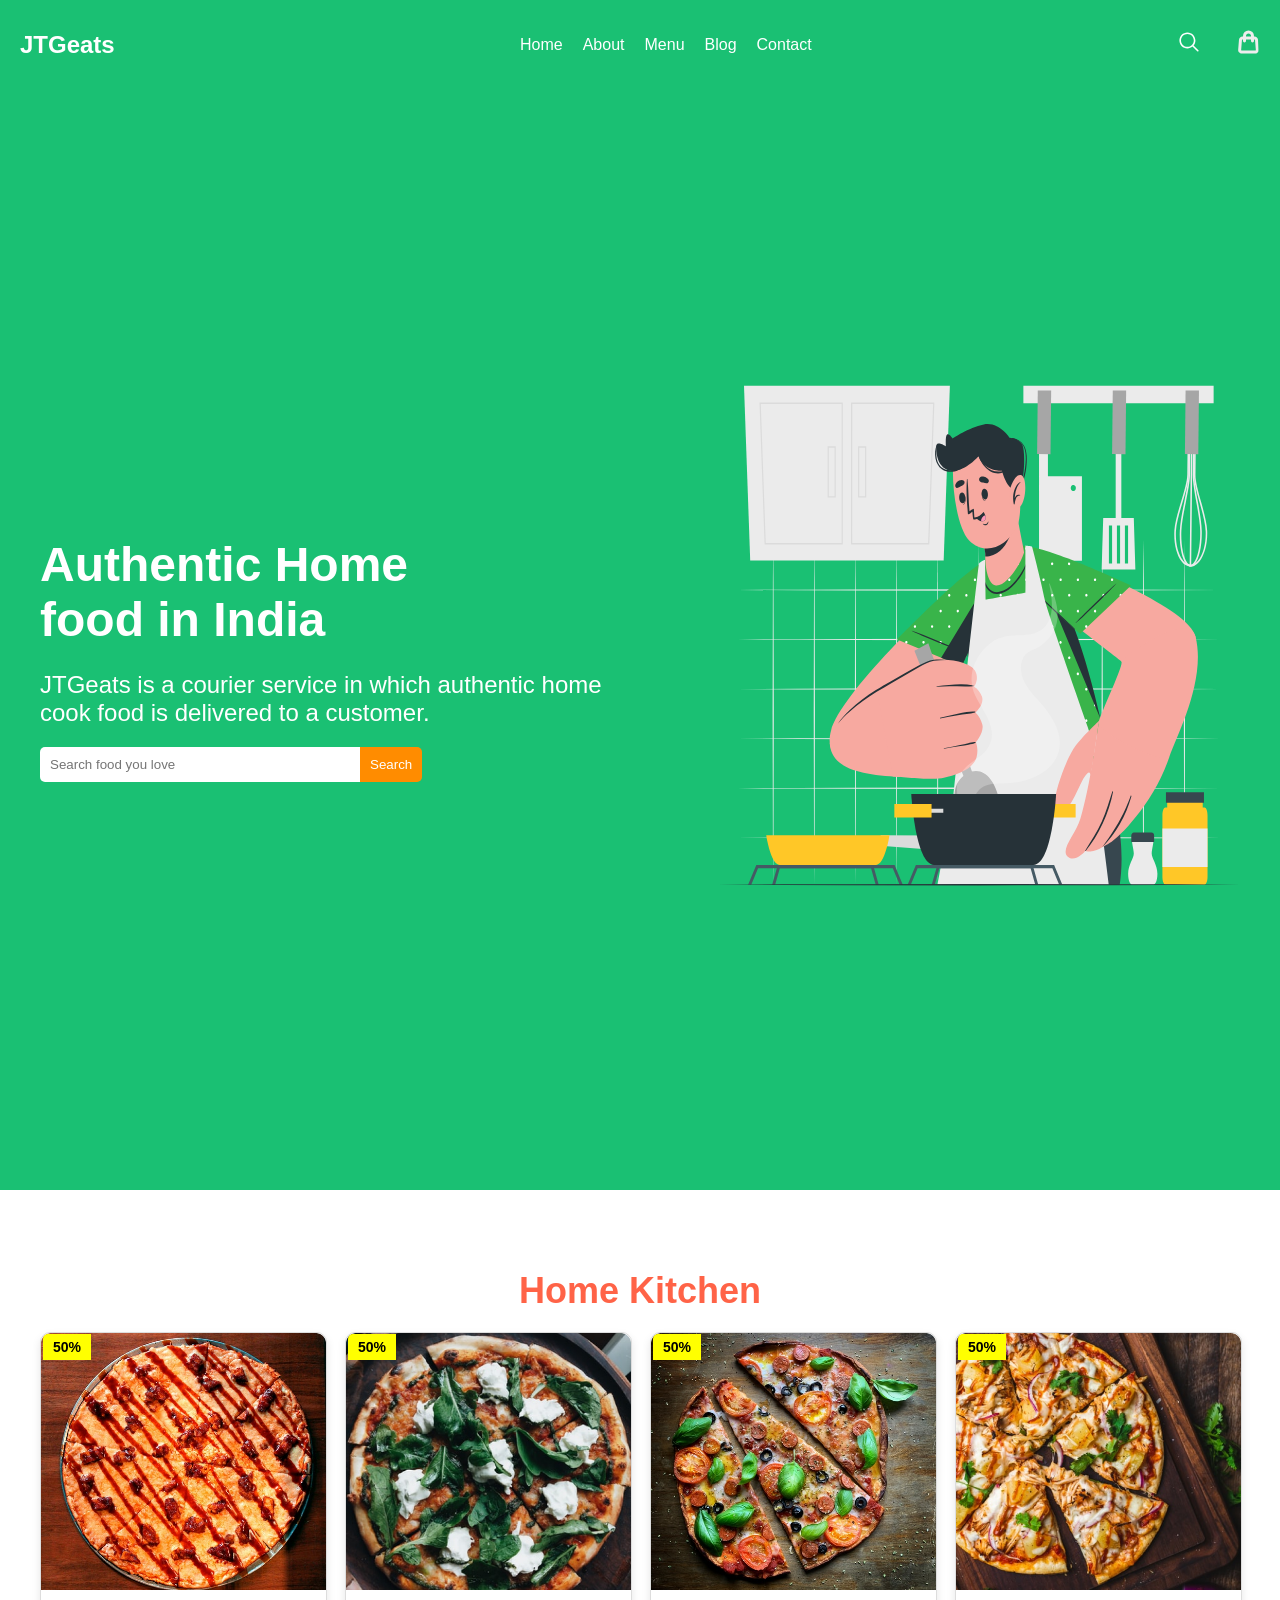
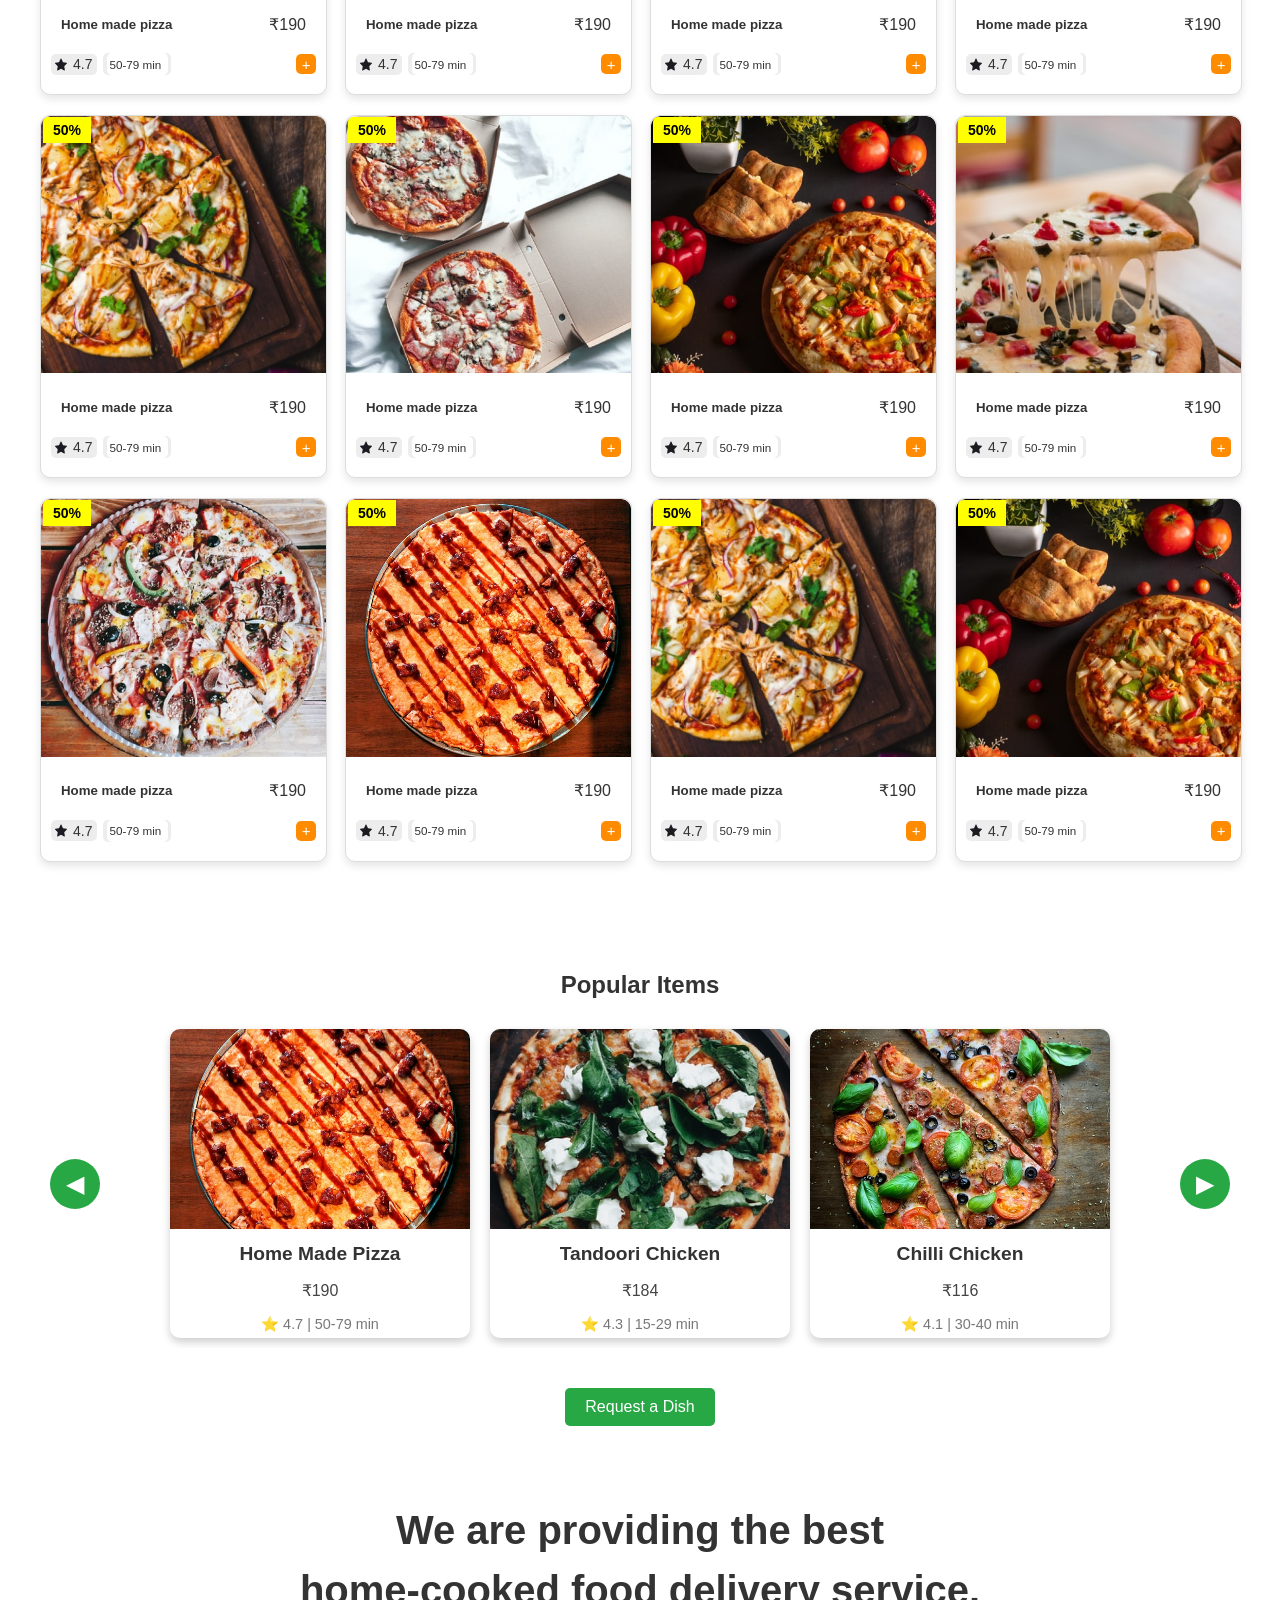
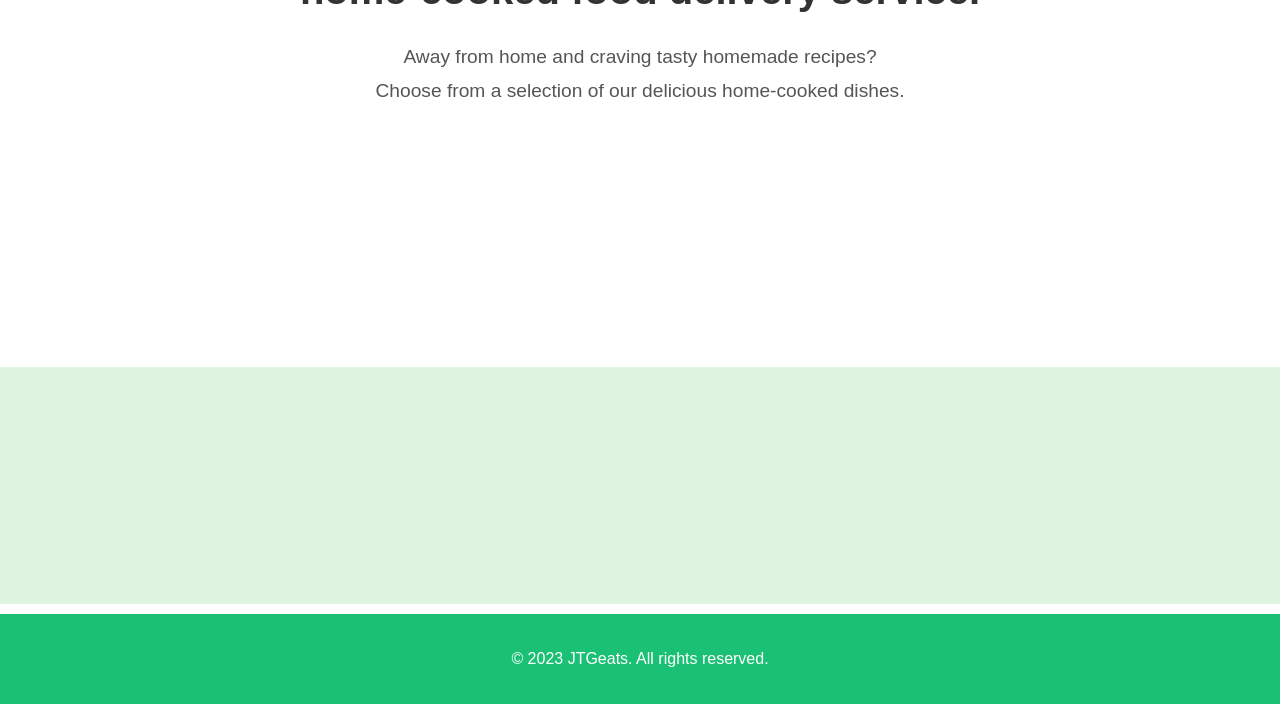
==== index.html @ 453dce89 "Directory Changes" ====
<!DOCTYPE html>
<html lang="en">

<head>
    <meta charset="UTF-8">
    <meta name="viewport" content="width=device-width, initial-scale=1.0">
    <title>JTGeats - Home</title>
    <link rel="stylesheet" href="styles/index.css">
    <link rel="stylesheet" href="styles/components.css">

</head>

<body>
    <header>
        <nav>
            <div class="logo">
                <a href="index.html">JTGeats</a>
            </div>
            <ul class="nav-links">
                <li><a href="index.html">Home</a></li>
                <li><a href="#">About</a></li>
                <li><a href="#">Menu</a></li>
                <li><a href="#">Blog</a></li>
                <li><a href="#">Contact</a></li>
            </ul>
            <div class="nav-icons" style="display: flex; align-items: center;">
                <a href="#" class="search-icon" style="margin-right: 15px;">
                    <img src="assets/svg/icons8-search.svg" alt="Search Icon"
                        style="width: 24px; height: 24px; filter: invert(1);">
                </a>
                <div class="cartIcon" style="display: flex; align-items: center;">
                    <a href="cart.html" class="cart-icon">
                        <img src="assets/svg/akar-icons_shopping-bag.svg" alt="Cart Icon"
                            style="width: 24px; height: 24px;">
                    </a>
                </div>
            </div>
        </nav>
    </header>

    <section class="hero">
        <div class="container">
            <div class="hero-content">
                <h2>Authentic Home</br> food in India</h2>
                <p>JTGeats is a courier service in which authentic home</br> cook food is delivered to a customer.</p>
                <div class="search-section">
                    <input type="text" placeholder="Search food you love">
                    <button>Search</button>
                </div>
            </div>
            <div class="hero-image">
                <img src="assets/svg/cooking/cuate.svg" alt="Hero Image">
            </div>
        </div>
    </section>

    <section class="home-kitchen">
        <div class="container">
            <h2>Home Kitchen</h2>
            <div class="card-container">
                <div class="card">
                    <div class="badge">50%</div>
                    <img src="assets/img/pizza_1.png" alt="Pizza" class="card-image">
                    <div class="card-content">
                        <div class="card-header">
                            <h5>Home made pizza</h5>
                            <span class="price">₹190</span>
                        </div>
                        <div class="card-details">
                            <div class="card-footer">
                                <div class="rating">
                                    <img src="assets/svg/ant-design_star-filled.svg" alt="Star" class="star-img">
                                    4.7
                                </div>
                                <div class="delivery-time">
                                    <div class="delivery">50-79 min</div>
                                </div>
                            </div>
                            <button class="add-btn">+</button>
                            <div class="counter-container">
                                <button class="decrement-btn">-</button>
                                <span class="counter">1</span>
                                <button class="increment-btn">+</button>
                            </div>
                        </div>
                    </div>
                </div>
                <div class="card">
                    <div class="badge">50%</div>
                    <img src="assets/img/pizza_2.png" alt="Pizza" class="card-image">
                    <div class="card-content">
                        <div class="card-header">
                            <h5>Home made pizza</h5>
                            <span class="price">₹190</span>
                        </div>
                        <div class="card-details">
                            <div class="card-footer">
                                <div class="rating">
                                    <img src="assets/svg/ant-design_star-filled.svg" alt="Star" class="star-img">
                                    4.7
                                </div>
                                <div class="delivery-time">
                                    <div class="delivery">50-79 min</div>
                                </div>
                            </div>
                            <button class="add-btn">+</button>
                            <div class="counter-container">
                                <button class="decrement-btn">-</button>
                                <span class="counter">1</span>
                                <button class="increment-btn">+</button>
                            </div>
                        </div>
                    </div>
                </div>
                <div class="card">
                    <div class="badge">50%</div>
                    <img src="assets/img/pizza_3.png" alt="Pizza" class="card-image">
                    <div class="card-content">
                        <div class="card-header">
                            <h5>Home made pizza</h5>
                            <span class="price">₹190</span>
                        </div>
                        <div class="card-details">
                            <div class="card-footer">
                                <div class="rating">
                                    <img src="assets/svg/ant-design_star-filled.svg" alt="Star" class="star-img">
                                    4.7
                                </div>
                                <div class="delivery-time">
                                    <div class="delivery">50-79 min</div>
                                </div>
                            </div>
                            <button class="add-btn">+</button>
                            <div class="counter-container">
                                <button class="decrement-btn">-</button>
                                <span class="counter">1</span>
                                <button class="increment-btn">+</button>
                            </div>
                        </div>
                    </div>
                </div>
                <div class="card">
                    <div class="badge">50%</div>
                    <img src="assets/img/pizza_4.png" alt="Pizza" class="card-image">
                    <div class="card-content">
                        <div class="card-header">
                            <h5>Home made pizza</h5>
                            <span class="price">₹190</span>
                        </div>
                        <div class="card-details">
                            <div class="card-footer">
                                <div class="rating">
                                    <img src="assets/svg/ant-design_star-filled.svg" alt="Star" class="star-img">
                                    4.7
                                </div>
                                <div class="delivery-time">
                                    <div class="delivery">50-79 min</div>
                                </div>
                            </div>
                            <button class="add-btn">+</button>
                            <div class="counter-container">
                                <button class="decrement-btn">-</button>
                                <span class="counter">1</span>
                                <button class="increment-btn">+</button>
                            </div>
                        </div>
                    </div>
                </div>
                <div class="card">
                    <div class="badge">50%</div>
                    <img src="assets/img/pizza_5.png" alt="Pizza" class="card-image">
                    <div class="card-content">
                        <div class="card-header">
                            <h5>Home made pizza</h5>
                            <span class="price">₹190</span>
                        </div>
                        <div class="card-details">
                            <div class="card-footer">
                                <div class="rating">
                                    <img src="assets/svg/ant-design_star-filled.svg" alt="Star" class="star-img">
                                    4.7
                                </div>
                                <div class="delivery-time">
                                    <div class="delivery">50-79 min</div>
                                </div>
                            </div>
                            <button class="add-btn">+</button>
                            <div class="counter-container">
                                <button class="decrement-btn">-</button>
                                <span class="counter">1</span>
                                <button class="increment-btn">+</button>
                            </div>
                        </div>
                    </div>
                </div>
                <div class="card">
                    <div class="badge">50%</div>
                    <img src="assets/img/pizza_6.png" alt="Pizza" class="card-image">
                    <div class="card-content">
                        <div class="card-header">
                            <h5>Home made pizza</h5>
                            <span class="price">₹190</span>
                        </div>
                        <div class="card-details">
                            <div class="card-footer">
                                <div class="rating">
                                    <img src="assets/svg/ant-design_star-filled.svg" alt="Star" class="star-img">
                                    4.7
                                </div>
                                <div class="delivery-time">
                                    <div class="delivery">50-79 min</div>
                                </div>
                            </div>
                            <button class="add-btn">+</button>
                            <div class="counter-container">
                                <button class="decrement-btn">-</button>
                                <span class="counter">1</span>
                                <button class="increment-btn">+</button>
                            </div>
                        </div>
                    </div>
                </div>
                <div class="card">
                    <div class="badge">50%</div>
                    <img src="assets/img/pizza_7.png" alt="Pizza" class="card-image">
                    <div class="card-content">
                        <div class="card-header">
                            <h5>Home made pizza</h5>
                            <span class="price">₹190</span>
                        </div>
                        <div class="card-details">
                            <div class="card-footer">
                                <div class="rating">
                                    <img src="assets/svg/ant-design_star-filled.svg" alt="Star" class="star-img">
                                    4.7
                                </div>
                                <div class="delivery-time">
                                    <div class="delivery">50-79 min</div>
                                </div>
                            </div>
                            <button class="add-btn">+</button>
                            <div class="counter-container">
                                <button class="decrement-btn">-</button>
                                <span class="counter">1</span>
                                <button class="increment-btn">+</button>
                            </div>
                        </div>
                    </div>
                </div>
                <div class="card">
                    <div class="badge">50%</div>
                    <img src="assets/img/pizza_8.png" alt="Pizza" class="card-image">
                    <div class="card-content">
                        <div class="card-header">
                            <h5>Home made pizza</h5>
                            <span class="price">₹190</span>
                        </div>
                        <div class="card-details">
                            <div class="card-footer">
                                <div class="rating">
                                    <img src="assets/svg/ant-design_star-filled.svg" alt="Star" class="star-img">
                                    4.7
                                </div>
                                <div class="delivery-time">
                                    <div class="delivery">50-79 min</div>
                                </div>
                            </div>
                            <button class="add-btn">+</button>
                            <div class="counter-container">
                                <button class="decrement-btn">-</button>
                                <span class="counter">1</span>
                                <button class="increment-btn">+</button>
                            </div>
                        </div>
                    </div>
                </div>
                <div class="card">
                    <div class="badge">50%</div>
                    <img src="assets/img/pizza_9.png" alt="Pizza" class="card-image">
                    <div class="card-content">
                        <div class="card-header">
                            <h5>Home made pizza</h5>
                            <span class="price">₹190</span>
                        </div>
                        <div class="card-details">
                            <div class="card-footer">
                                <div class="rating">
                                    <img src="assets/svg/ant-design_star-filled.svg" alt="Star" class="star-img">
                                    4.7
                                </div>
                                <div class="delivery-time">
                                    <div class="delivery">50-79 min</div>
                                </div>
                            </div>
                            <button class="add-btn">+</button>
                            <div class="counter-container">
                                <button class="decrement-btn">-</button>
                                <span class="counter">1</span>
                                <button class="increment-btn">+</button>
                            </div>
                        </div>
                    </div>
                </div>
                <div class="card">
                    <div class="badge">50%</div>
                    <img src="assets/img/pizza_1.png" alt="Pizza" class="card-image">
                    <div class="card-content">
                        <div class="card-header">
                            <h5>Home made pizza</h5>
                            <span class="price">₹190</span>
                        </div>
                        <div class="card-details">
                            <div class="card-footer">
                                <div class="rating">
                                    <img src="assets/svg/ant-design_star-filled.svg" alt="Star" class="star-img">
                                    4.7
                                </div>
                                <div class="delivery-time">
                                    <div class="delivery">50-79 min</div>
                                </div>
                            </div>
                            <button class="add-btn">+</button>
                            <div class="counter-container">
                                <button class="decrement-btn">-</button>
                                <span class="counter">1</span>
                                <button class="increment-btn">+</button>
                            </div>
                        </div>
                    </div>
                </div>
                <div class="card">
                    <div class="badge">50%</div>
                    <img src="assets/img/pizza_5.png" alt="Pizza" class="card-image">
                    <div class="card-content">
                        <div class="card-header">
                            <h5>Home made pizza</h5>
                            <span class="price">₹190</span>
                        </div>
                        <div class="card-details">
                            <div class="card-footer">
                                <div class="rating">
                                    <img src="assets/svg/ant-design_star-filled.svg" alt="Star" class="star-img">
                                    4.7
                                </div>
                                <div class="delivery-time">
                                    <div class="delivery">50-79 min</div>
                                </div>
                            </div>
                            <button class="add-btn">+</button>
                            <div class="counter-container">
                                <button class="decrement-btn">-</button>
                                <span class="counter">1</span>
                                <button class="increment-btn">+</button>
                            </div>
                        </div>
                    </div>
                </div>
                <div class="card">
                    <div class="badge">50%</div>
                    <img src="assets/img/pizza_7.png" alt="Pizza" class="card-image">
                    <div class="card-content">
                        <div class="card-header">
                            <h5>Home made pizza</h5>
                            <span class="price">₹190</span>
                        </div>
                        <div class="card-details">
                            <div class="card-footer">
                                <div class="rating">
                                    <img src="assets/svg/ant-design_star-filled.svg" alt="Star" class="star-img">
                                    4.7
                                </div>
                                <div class="delivery-time">
                                    <div class="delivery">50-79 min</div>
                                </div>
                            </div>
                            <button class="add-btn">+</button>
                            <div class="counter-container">
                                <button class="decrement-btn">-</button>
                                <span class="counter">1</span>
                                <button class="increment-btn">+</button>
                            </div>
                        </div>
                    </div>
                </div>

                <!-- Repeat the card element for multiple items with consistent structure -->

            </div>
            <script src="./script/index.js"></script>
        </div>
    </section>

    <!-- Popular Item (Slider Section) -->

    <section id="popular-items">
        <h2>Popular Items</h2>
        <div class="carousel-container">
          <button class="carousel-btn left" onclick="slideLeft()">&#9664;</button>
          <div class="carousel">
            <div class="carousel-track">
              <div class="slider-card">
                <img src="./assets/img/pizza_1.png" alt="Pizza">
                <h3>Home Made Pizza</h3>
                <p>₹190</p>
                <span>⭐ 4.7 | 50-79 min</span>
              </div>
              <div class="slider-card">
                <img src="./assets/img/pizza_2.png" alt="Tandoori Chicken">
                <h3>Tandoori Chicken</h3>
                <p>₹184</p>
                <span>⭐ 4.3 | 15-29 min</span>
              </div>
              <div class="slider-card">
                <img src="./assets/img/pizza_3.png" alt="Chilli Chicken">
                <h3>Chilli Chicken</h3>
                <p>₹116</p>
                <span>⭐ 4.1 | 30-40 min</span>
              </div>
              <div class="slider-card">
                <img src="./assets/img/pizza_4.png" alt="Chilli Chicken">
                <h3>Chilli Chicken</h3>
                <p>₹116</p>
                <span>⭐ 4.1 | 30-40 min</span>
              </div>
              <div class="slider-card">
                <img src="./assets/img/pizza_5.png" alt="Chilli Chicken">
                <h3>Chilli Chicken</h3>
                <p>₹116</p>
                <span>⭐ 4.1 | 30-40 min</span>
              </div>
            </div>
          </div>
          <button class="carousel-btn right" onclick="slideRight()">&#9654;</button>
        </div>
        <button class="request-dish-btn">Request a Dish</button>
      </section>
      

    <!-- Video Section -->

    <section id="about-service" class="full-width">
        <div class="text-content">
            <h2>We are providing the best<br> home-cooked food delivery service.</h2>
            <p>
                Away from home and craving tasty homemade recipes?<br>
                Choose from a selection of our delicious home-cooked dishes.
            </p>
        </div>
        <div class="video-section">
            <div class="video-container">
                <iframe id="service-video" src="https://www.youtube.com/embed/xPPLbEFbCAo" 
                    title="Home Cooked Food Service" 
                    frameborder="0" 
                    allow="autoplay; encrypted-media" 
                    allowfullscreen>
                </iframe>
            </div>
        </div>
    </section>
    
    
    <footer>
        <div class="container">
            <p>&copy; 2023 JTGeats. All rights reserved.</p>
        </div>
    </footer>

    <script>
        // JavaScript code can be added here if needed
        console.log("Welcome to JTGeats!");
    </script>
</body>

</html>
---- styles/index.css ----
body {
    font-family: Arial, sans-serif;
    margin: 0;
    padding: 0;
    box-sizing: border-box;
    background-color: #ffffff;
    color: #333;
}

header {
    background: #1AC073;
    color: #fff;
    padding: 20px 0;
}

nav {
    display: flex;
    justify-content: space-between;
    align-items: center;
    max-width: auto;
    margin: 0 auto;
    padding: 0 20px;
}

.logo a {
    color: #fff;
    text-decoration: none;
    font-size: 24px;
    font-weight: bold;
    font-family: 'Montserrat', sans-serif;
    font-weight: bold;
}

.nav-links {
    list-style: none;
    display: flex;
    align-items: center;
    justify-content: space-between;
}

.nav-links li {
    margin-left: 20px;
}

.nav-links a {
    color: #fff;
    text-decoration: none;
}

.nav-icons {
    display: flex;
    align-items: center;
}

.nav-icons a {
    color: #fff;
    margin-left: 20px;
    font-size: 24px;
    transition: transform 0.2s, color 0.2s;
}

.nav-icons a:hover {
    transform: scale(1.1);
    color: #ff6347;
}

.search-icon {
    color: #fff;
}

.hero {
    background-color: #1AC073;
    color: #fff;
    padding: 100px 20px;
    width: auto;
    height: 100vh;
    display: flex;
    justify-content: space-between;
    align-items: center;
    flex-direction: row;
    text-align: left;
}

.hero .container {
    display: flex;
    flex-direction: row;
    align-items: center;
    justify-content: space-between;
    width: 100%;
    max-width: 1200px;
    margin: 0 auto;
}

.hero-content {
    max-width: 50%;
    margin-right: 20px;
}

.hero h2 {
    font-size: 48px;
    margin-bottom: 20px;
}

.hero p {
    font-size: 24px;
    margin-bottom: 20px;
    font-weight: 100;
}

.hero .btn {
    background: #333;
    color: #fff;
    padding: 10px 20px;
    text-decoration: none;
    border-radius: 5px;
    margin-bottom: 20px;
}

.hero-image {
    max-width: 50%;
    display: flex;
    justify-content: center;
    align-items: center;
}

.hero-image img {
    max-width: 100%;
    height: auto;
}

.search-section {
    margin-top: 20px;
    display: flex;
}

.search-section input[type="text"] {
    padding: 10px;
    width: calc(100% - 120px);
    max-width: 300px;
    border: none;
    border-radius: 5px 0 0 5px;
}

.search-section button {
    padding: 10px;
    background: #ff8c00;
    color: #fff;
    border: none;
    border-radius: 0 5px 5px 0;
    cursor: pointer;
}

@media (max-width: 768px) {
    .hero {
        flex-direction: column;
        text-align: center;
        height: auto;
        padding: 50px 20px;
    }

    .hero .container {
        flex-direction: column;
    }

    .hero-content {
        max-width: 100%;
        margin-right: 0;
        margin-bottom: 20px;
    }

    .hero h1 {
        font-size: 36px;
    }

    .hero p {
        font-size: 18px;
    }

    .hero .btn {
        padding: 10px 15px;
    }

    .hero-image {
        max-width: 100%;
        margin-top: 20px;
    }

    .search-section input[type="text"] {
        width: calc(100% - 100px);
    }

    .nav-links {
        display: none;
    }

    .nav-icons .menu-icon {
        display: block;
    }
}

.home-kitchen {
    padding: 50px 20px;
    text-align: center;
    background-color: #fff;
}

.home-kitchen h2 {
    font-size: 36px;
    margin-bottom: 20px;
    color: #ff6347;
}

/* Card Container */

.card-header {
    display: flex;
    justify-content: space-between;
    align-items: center;
    font-size: 16px;
    color: #333;
    height: 20px;
    padding: 10px;
}

.card-container {
    display: grid;
    grid-template-columns: repeat(auto-fit, minmax(250px, 1fr));
    gap: 20px;
    max-width: 1200px;
    margin: 0 auto;
}

.card {
    background: #fff;
    border: 1px solid #ddd;
    border-radius: 10px;
    overflow: hidden;
    box-shadow: 0 4px 8px rgba(0, 0, 0, 0.1);
    transition: transform 0.2s;
    position: relative;
    width: 100%;
}

.card img {
    width: 100%;
    height: auto;
}

.badge {
    position: absolute;
    top: 1px;
    left: 2px;
    background: yellow;
    color: black;
    font-size: 14px;
    font-weight: bold;
    padding: 5px 10px;
    border-radius: 5px 0px 0px 0px;
}

.card-content {
    padding: 10px;
    text-align: left;
}

.card-content h3 {
    font-size: 18px;
    margin-bottom: 5px;
}

.card-details {
    display: flex;
    justify-content: space-between;
    align-items: center;
    position: relative;
    height: 40px;
}

.card-footer {
    display: flex;
    align-items: center;
    justify-content: space-between;
    height: 20px;
    width: 120px;
    font-size: 14px;
}

.delivery {
    display: flex;
    background-color: #ffffff;
    border-radius: 5px;
    margin-top: 0%;
    width: 55px;
    height: 16px;
    padding: 3px;
    font-size: smaller;
    align-items: center;
}

.delivery-time {
    display: flex;
    align-items: center;
    justify-content: center;
    background-color: #ededed;
    width: 68px;
    height: 22px;
    border-radius: 5px;
}

.rating {
    display: flex;
    justify-content: center;
    align-items: center;
    background-color: #ededed;
    padding: 2px;
    padding-right: 5px;
    border-radius: 5px;
}

.star-img {
    width: 20px; /* Adjusted to a larger size */
    height: 20px;
    display: inline-block; /* Ensures proper alignment */
    vertical-align: middle; /* Aligns with the text baseline */
    margin-right: 4px; /* Adds spacing between the star and the rating number */
    object-fit: contain; /* Ensures the image fits within the specified dimensions */
}

.add-btn,
.counter-container {
    position: absolute;
    top: 0;
    right: 0;
    width: 40px;
    height: 40px;
    display: flex;
    justify-content: center;
    align-items: center;
    transition: opacity 0.3s, visibility 0.3s;
}

.counter-container {
    display: none;
    visibility: hidden;
    opacity: 0;
}

.add-btn {
    visibility: visible;
    opacity: 1;
}

.counter-container.show {
    display: flex;
    visibility: visible;
    opacity: 1;
}

.card:hover {
    transform: translateY(-10px);
}

.add-btn {
    background: #ff8c00;
    color: white;
    border: none;
    border-radius: 5px;
    margin-top: 10px;
    width: 20px;
    height: 20px;
    font-size: 15px;
    cursor: pointer;
}

.counter-container button {
    background-color: #ff8c00;
    color: white;
    border: none;
    border-radius: 5px;
    width: 20px;
    height: 22px;
    font-size: 15px;
    cursor: pointer;
}

.counter {
    font-size: 18px;
    font-weight: bold;
}

footer {
    background: #1AC073;
    color: #fff;
    text-align: center;
    padding: 20px 0;
}

@media (max-width: 1024px) {
    .card-container {
        grid-template-columns: repeat(2, 1fr);
    }
}

@media (max-width: 768px) {
    .card-container {
        grid-template-columns: 1fr;
    }
}

/* Slider Container */


#popular-items {
    text-align: center;
    padding: 40px;
  }
  
  .carousel-container {
    position: relative;
    overflow: hidden;
    display: flex;
    justify-content: center;
    align-items: center;
    margin: 20px 0;
  }
  
  .carousel {
    overflow: hidden;
    width: 80%;
  }
  
  .carousel-track {
    display: flex;
    transition: transform 0.5s ease-in-out;
  }

  .carousel-track {
    display: flex;
    transition: transform 0.5s ease-in-out;
  }
  
  .carousel-track.no-transition {
    transition: none; /* Disable transition when looping back */
  }
  
  
  .slider-card {
    flex: 0 0 300px;
    margin: 10px;
    background: #fff;
    border-radius: 10px;
    box-shadow: 0 4px 8px rgba(0, 0, 0, 0.2);
    text-align: center;
    overflow: hidden;
  }
  
  .slider-card img {
    width: 100%;
    height: 200px;
    object-fit: cover;
  }
  
  .slider-card h3 {
    margin: 10px 0;
    font-size: 1.2rem;
    color: #333;
  }
  
  .slider-card p {
    font-size: 1rem;
    color: #444;
  }
  
  .slider-card span {
    display: block;
    margin: 5px 0;
    font-size: 0.9rem;
    color: #777;
  }
  
  /* Buttons for navigation */
  .carousel-btn {
    position: absolute;
    top: 50%;
    transform: translateY(-50%) scale(1);
    background: #28a745;
    color: white;
    border: none;
    border-radius: 50%;
    width: 50px;
    height: 50px;
    cursor: pointer;
    font-size: 1.5rem;
    z-index: 100;
    display: flex;
    justify-content: center;
    align-items: center;
    transition: transform 0.2s ease-in-out, background-color 0.3s ease;
  }
  
  .carousel-btn:hover {
    transform: translateY(-50%) scale(1.2); /* Slightly larger on hover */
    background: #218838;
  }
  
  .carousel-btn.left {
    left: 10px;
  }
  
  .carousel-btn.right {
    right: 10px;
  }
  
  /* Smooth sliding effect for transitions */
  .carousel-track {
    transition: transform 0.5s ease-in-out; /* Smooth sliding effect */
  }
  
  /* Additional hover effects for the cards */
  .slider-card:hover {
    transform: scale(1.05);
    transition: transform 0.3s ease-in-out;
    box-shadow: 0 6px 12px rgba(0, 0, 0, 0.3);
  }
  
  /* Button to request a dish */
  .request-dish-btn {
    margin-top: 20px;
    padding: 10px 20px;
    font-size: 1rem;
    color: white;
    background: #28a745;
    border: none;
    border-radius: 5px;
    cursor: pointer;
  }
  
  .request-dish-btn:hover {
    background: #218838;
  }
  
  /* Media queries for responsive design */
  @media screen and (max-width: 768px) {
    .carousel {
      width: 100%; /* Full width for smaller screens */
    }
  
    .slider-card {
      flex: 0 0 90%; /* Make cards larger on smaller screens */
    }
  
    .carousel-btn {
      width: 40px;
      height: 40px;
      font-size: 1.2rem;
    }
  }
  
  @media screen and (max-width: 480px) {
    .slider-card {
      flex: 0 0 100%; /* Make cards full width on very small screens */
    }
  
    .carousel-btn {
      width: 35px;
      height: 35px;
      font-size: 1rem;
    }
  }
  

/* Video Section */
.full-width {
    width: 100%;
    margin: 0;
    padding-bottom: 10px;
    box-sizing: border-box;
}

#about-service {
    text-align: center;
}

#about-service .text-content {
    margin-top: 20px;
    margin-bottom: 20px;
}

#about-service .text-content h2 {
    font-size: 2.5rem;
    margin-bottom: 20px;
    color: #333;
    line-height: 1.5;
}

#about-service .text-content p {
    font-size: 1.2rem;
    color: #555;
    line-height: 1.8;
}

#about-service .video-section {
    background: linear-gradient(to bottom, white 50%, #dff5e2 50%);
    display: flex;
    justify-content: center;
    align-items: center;
    width: 100%;
}

#about-service .video-container {
    width: 100%;
    max-width: 700px;
    height: 400px;
    padding-bottom: 75px;
    overflow: hidden;
}

#about-service #service-video {
    width: 100%;
    height: 100%;
    border: none;
}
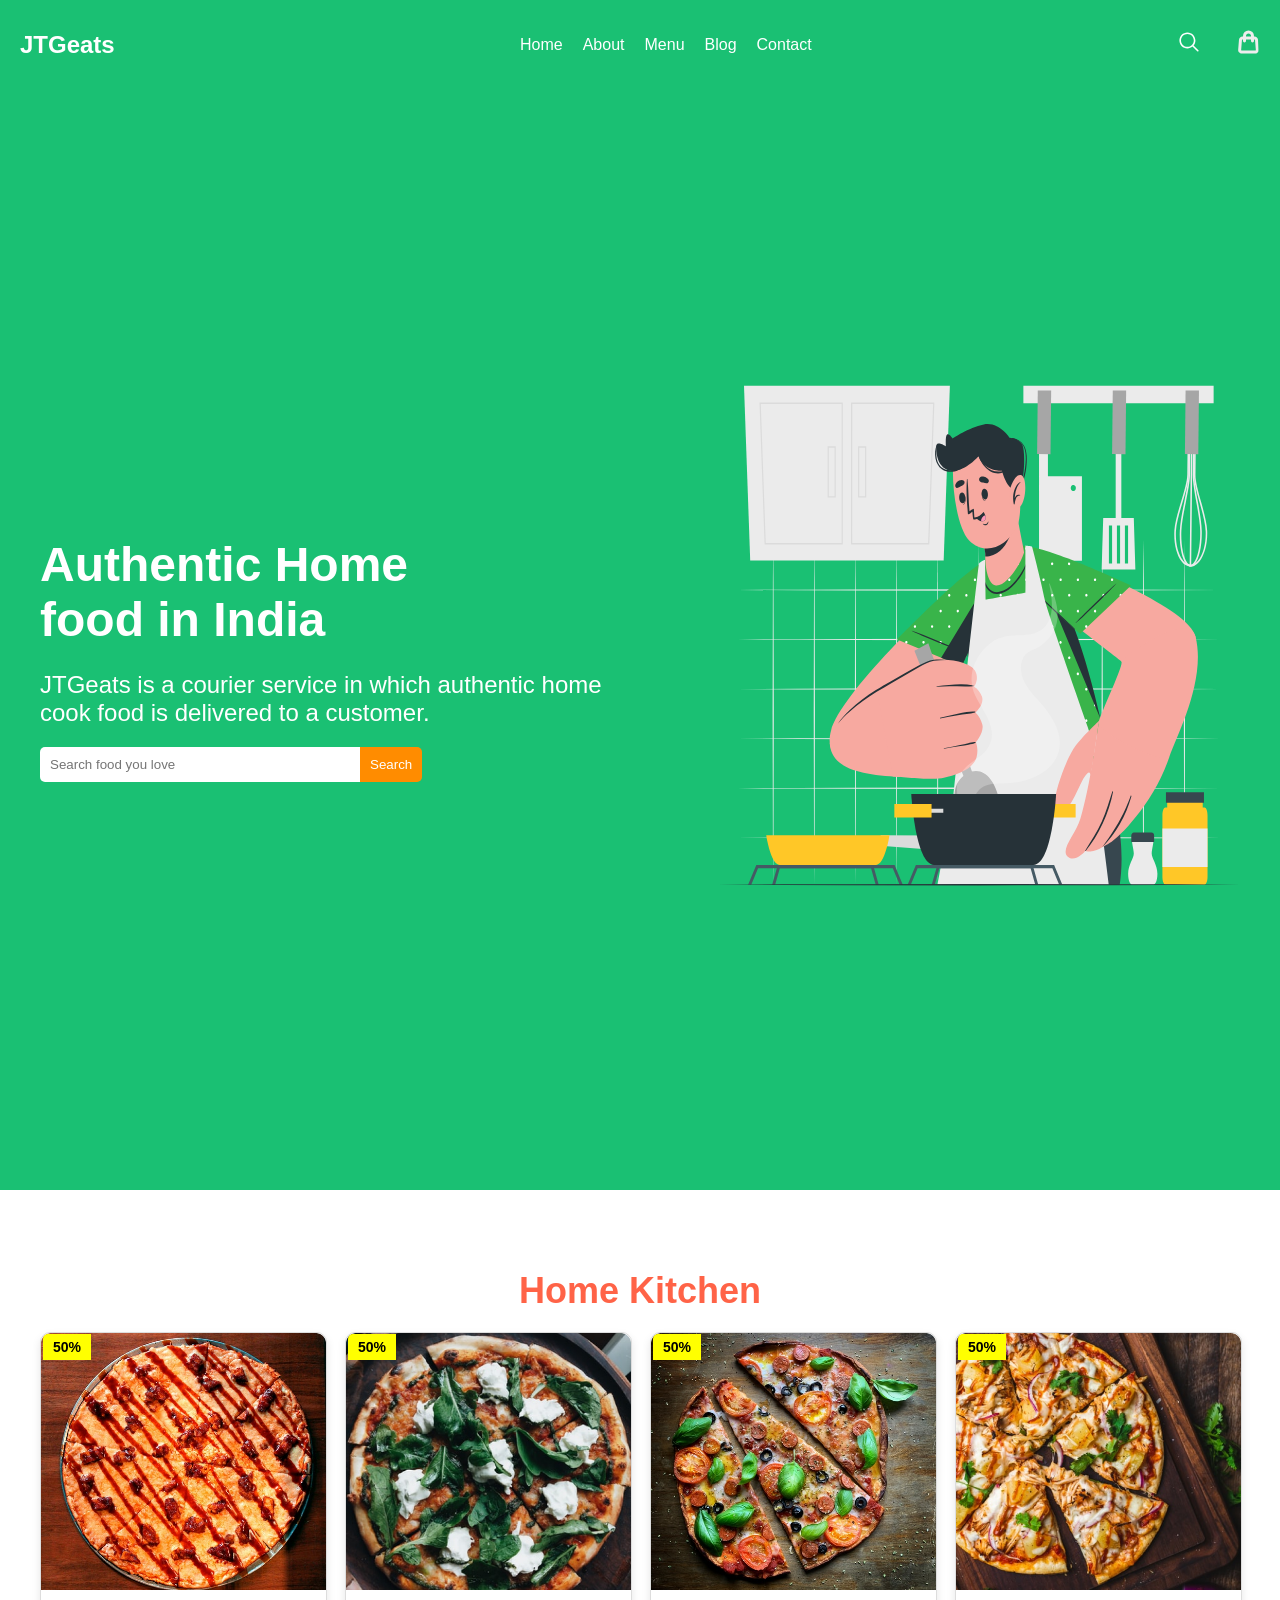
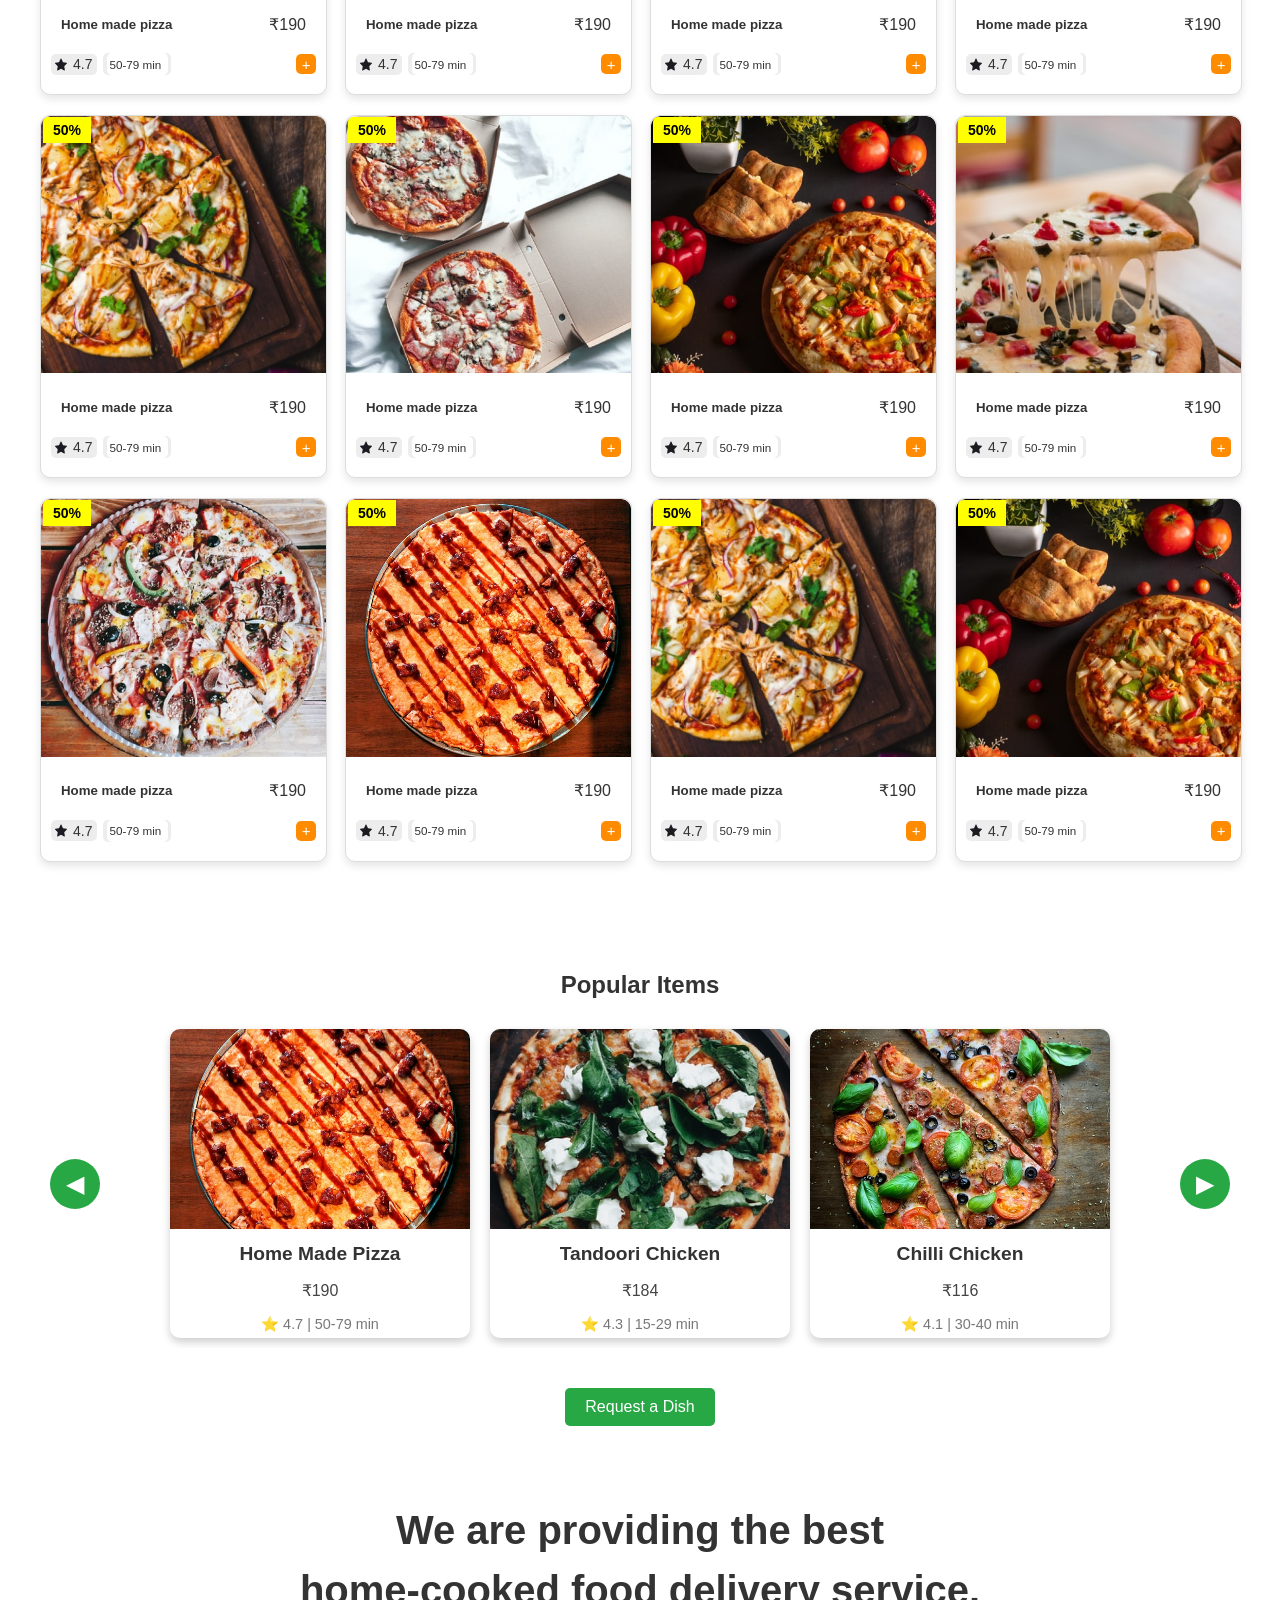
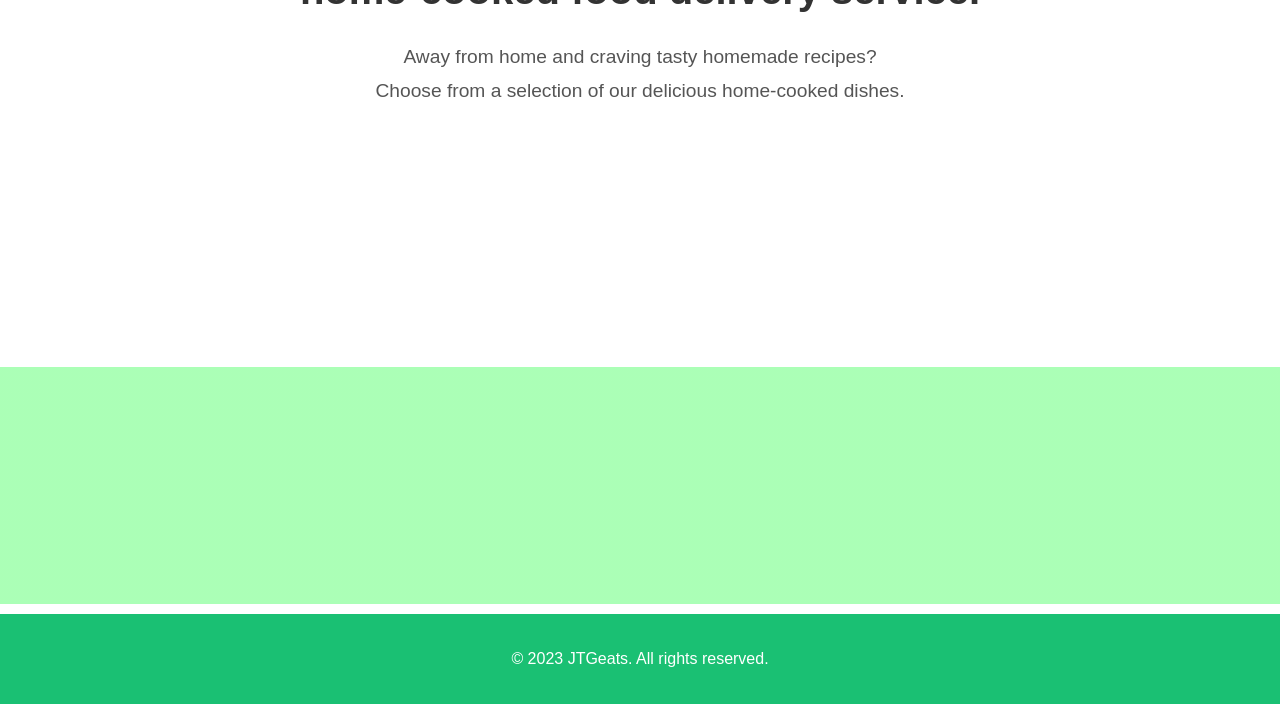
==== commit 33c78ee6: "bug fix" ====
--- a/index.html
+++ b/index.html
@@ -6,8 +6,6 @@
     <meta name="viewport" content="width=device-width, initial-scale=1.0">
     <title>JTGeats - Home</title>
     <link rel="stylesheet" href="styles/index.css">
-    <link rel="stylesheet" href="styles/components.css">
-
 </head>
 
 <body>
--- a/styles/index.css
+++ b/styles/index.css
@@ -600,7 +600,7 @@
 }
 
 #about-service .video-section {
-    background: linear-gradient(to bottom, white 50%, #dff5e2 50%);
+    background: linear-gradient(to bottom, white 50%, #9fffacdf 50%);
     display: flex;
     justify-content: center;
     align-items: center;
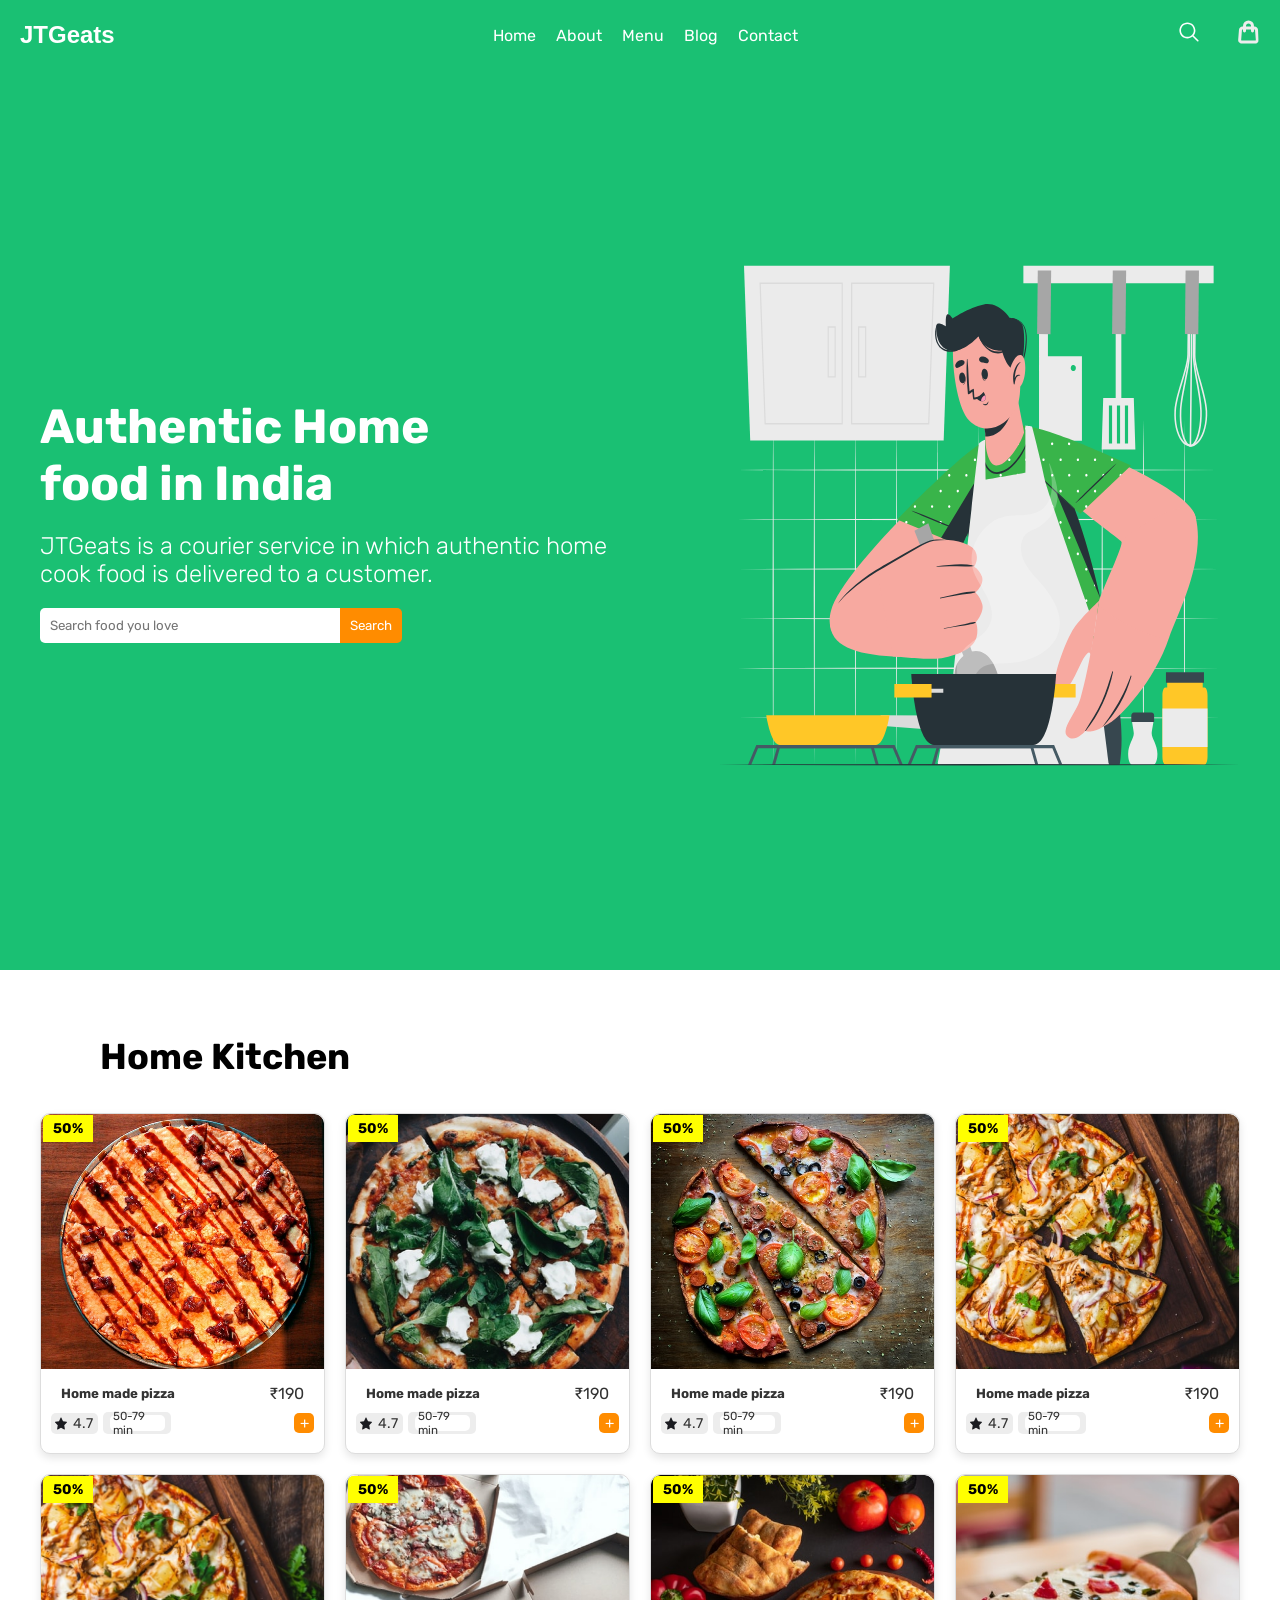
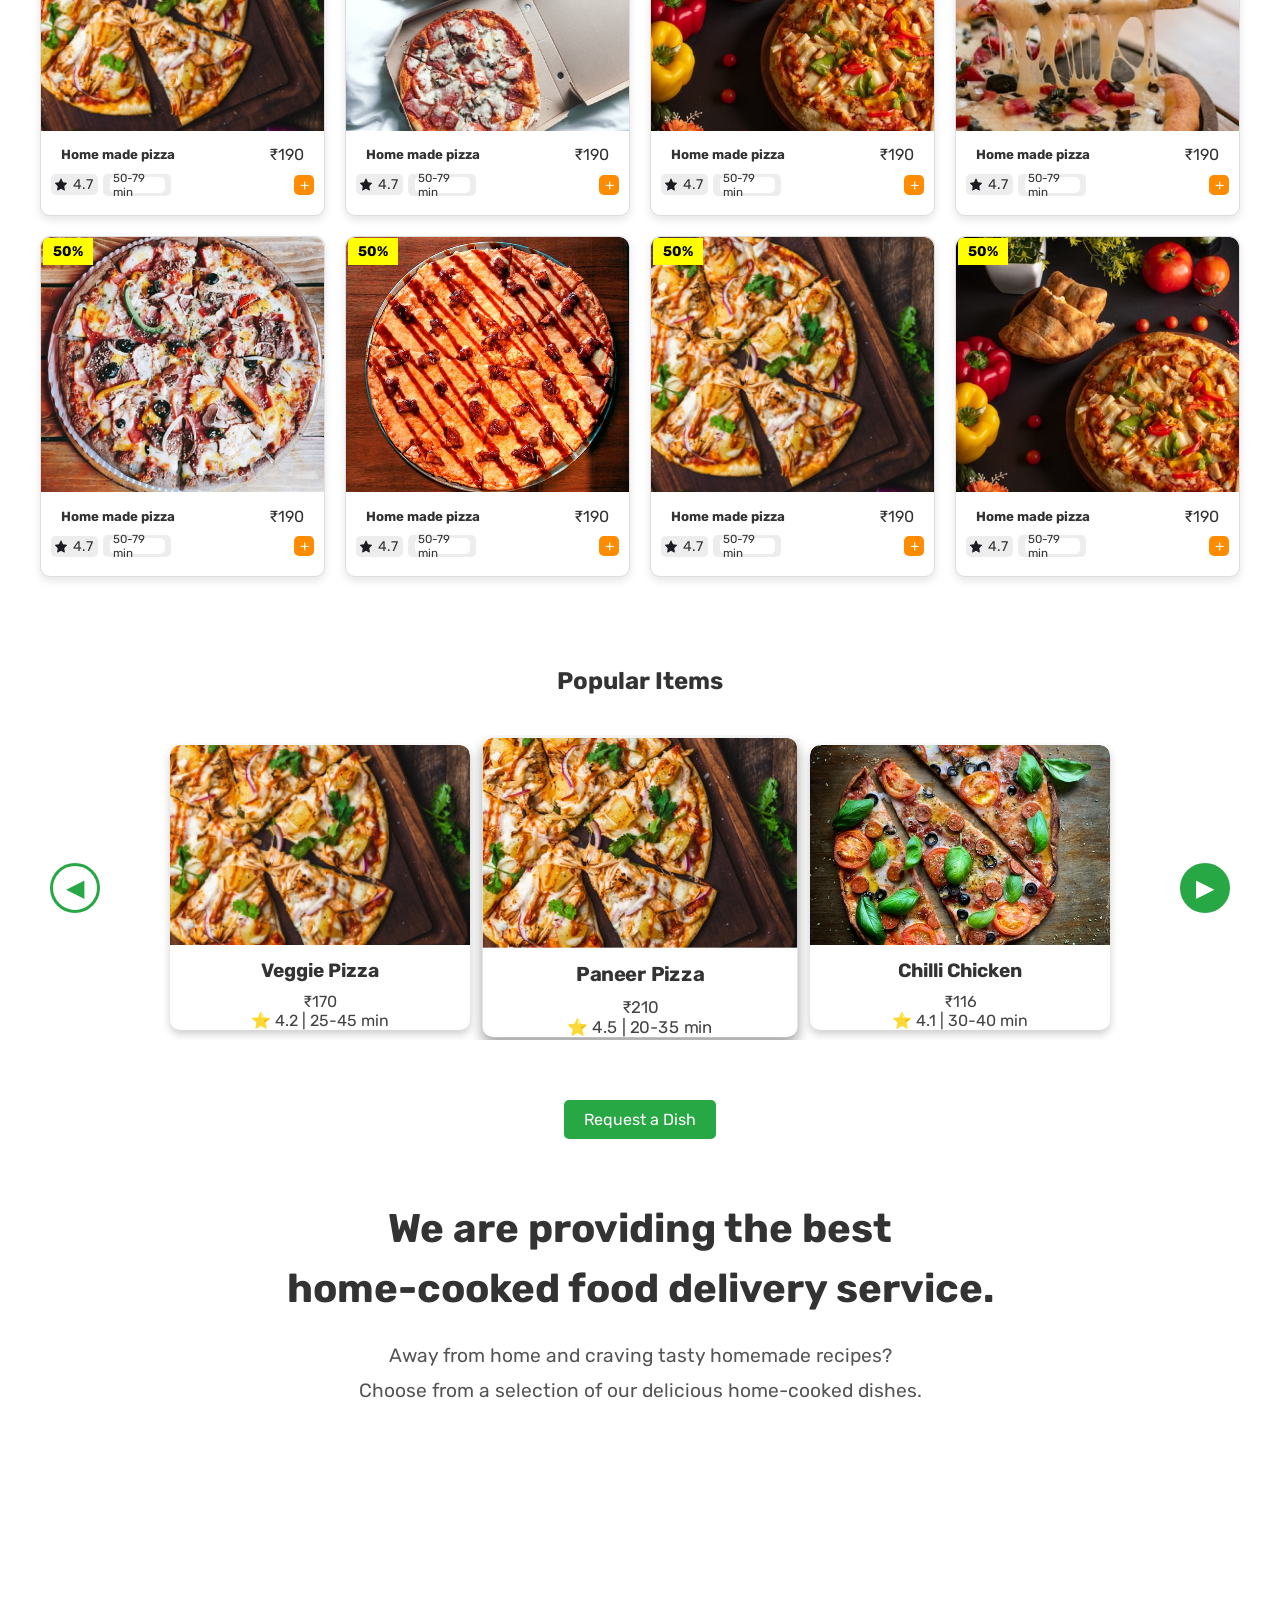
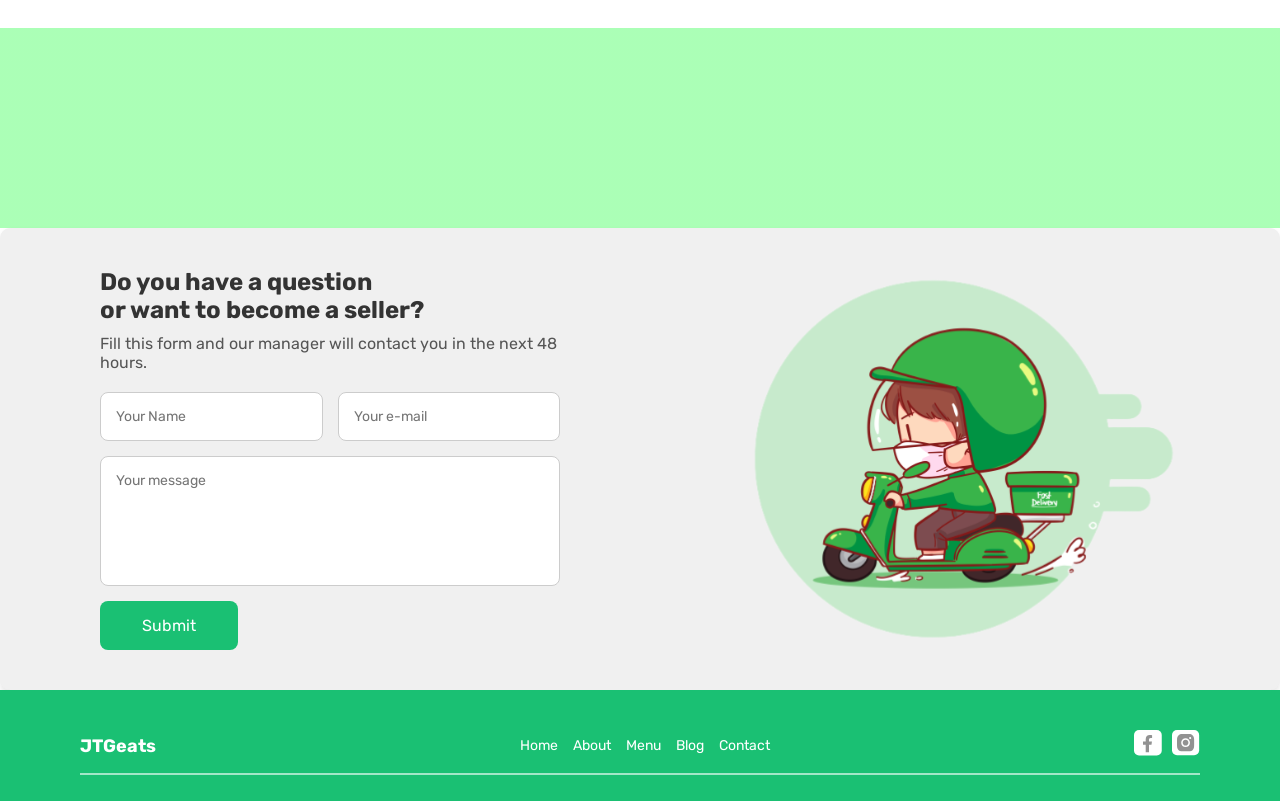
==== commit d64c75f4: "Landing page done" ====
--- a/index.html
+++ b/index.html
@@ -53,8 +53,8 @@
     </section>
 
     <section class="home-kitchen">
+        <h2>Home Kitchen</h2>
         <div class="container">
-            <h2>Home Kitchen</h2>
             <div class="card-container">
                 <div class="card">
                     <div class="badge">50%</div>
@@ -389,50 +389,48 @@
     </section>
 
     <!-- Popular Item (Slider Section) -->
-
     <section id="popular-items">
         <h2>Popular Items</h2>
         <div class="carousel-container">
-          <button class="carousel-btn left" onclick="slideLeft()">&#9664;</button>
-          <div class="carousel">
-            <div class="carousel-track">
-              <div class="slider-card">
-                <img src="./assets/img/pizza_1.png" alt="Pizza">
-                <h3>Home Made Pizza</h3>
-                <p>₹190</p>
-                <span>⭐ 4.7 | 50-79 min</span>
-              </div>
-              <div class="slider-card">
-                <img src="./assets/img/pizza_2.png" alt="Tandoori Chicken">
-                <h3>Tandoori Chicken</h3>
-                <p>₹184</p>
-                <span>⭐ 4.3 | 15-29 min</span>
-              </div>
-              <div class="slider-card">
-                <img src="./assets/img/pizza_3.png" alt="Chilli Chicken">
-                <h3>Chilli Chicken</h3>
-                <p>₹116</p>
-                <span>⭐ 4.1 | 30-40 min</span>
-              </div>
-              <div class="slider-card">
-                <img src="./assets/img/pizza_4.png" alt="Chilli Chicken">
-                <h3>Chilli Chicken</h3>
-                <p>₹116</p>
-                <span>⭐ 4.1 | 30-40 min</span>
-              </div>
-              <div class="slider-card">
-                <img src="./assets/img/pizza_5.png" alt="Chilli Chicken">
-                <h3>Chilli Chicken</h3>
-                <p>₹116</p>
-                <span>⭐ 4.1 | 30-40 min</span>
-              </div>
-            </div>
-          </div>
-          <button class="carousel-btn right" onclick="slideRight()">&#9654;</button>
+            <button class="carousel-btn left" onclick="slideLeft()">&#9664;</button>
+            <div class="carousel">
+                <div class="carousel-track">
+                    <div class="slider-card">
+                        <img src="./assets/img/pizza_1.png" alt="Pizza">
+                        <h3>Home Made Pizza</h3>
+                        <p>₹190</p>
+                        <span>⭐ 4.7 | 50-79 min</span>
+                    </div>
+                    <div class="slider-card">
+                        <img src="./assets/img/pizza_2.png" alt="Tandoori Chicken">
+                        <h3>Tandoori Chicken</h3>
+                        <p>₹184</p>
+                        <span>⭐ 4.3 | 15-29 min</span>
+                    </div>
+                    <div class="slider-card">
+                        <img src="./assets/img/pizza_3.png" alt="Chilli Chicken">
+                        <h3>Chilli Chicken</h3>
+                        <p>₹116</p>
+                        <span>⭐ 4.1 | 30-40 min</span>
+                    </div>
+                    <div class="slider-card">
+                        <img src="./assets/img/pizza_4.png" alt="Paneer Pizza">
+                        <h3>Paneer Pizza</h3>
+                        <p>₹210</p>
+                        <span>⭐ 4.5 | 20-35 min</span>
+                    </div>
+                    <div class="slider-card">
+                        <img src="./assets/img/pizza_5.png" alt="Veggie Pizza">
+                        <h3>Veggie Pizza</h3>
+                        <p>₹170</p>
+                        <span>⭐ 4.2 | 25-45 min</span>
+                    </div>
+                </div>
+            </div>
+            <button class="carousel-btn right" onclick="slideRight()">&#9654;</button>
         </div>
         <button class="request-dish-btn">Request a Dish</button>
-      </section>
-      
+    </section>
 
     <!-- Video Section -->
 
@@ -446,21 +444,55 @@
         </div>
         <div class="video-section">
             <div class="video-container">
-                <iframe id="service-video" src="https://www.youtube.com/embed/xPPLbEFbCAo" 
-                    title="Home Cooked Food Service" 
-                    frameborder="0" 
-                    allow="autoplay; encrypted-media" 
-                    allowfullscreen>
+                <iframe id="service-video" src="https://www.youtube.com/embed/xPPLbEFbCAo"
+                    title="Home Cooked Food Service" frameborder="0" allow="autoplay; encrypted-media" allowfullscreen>
                 </iframe>
             </div>
         </div>
     </section>
-    
-    
-    <footer>
-        <div class="container">
-            <p>&copy; 2023 JTGeats. All rights reserved.</p>
-        </div>
+
+    <!-- Contact Section -->
+    <section class="contact-section">
+        <div class="contact-container">
+            <div class="form-container">
+                <h2>Do you have a question<br>or want to become a seller?</h2>
+                <p>Fill this form and our manager will contact you in the next 48 hours.</p>
+                <form id="contactForm">
+                    <div class="input-container">
+                        <input type="text" name="name" placeholder="Your Name" required>
+                        <input type="email" name="email" placeholder="Your e-mail" required>
+                    </div>
+                    <textarea name="message" placeholder="Your message" required></textarea>
+                    <button type="submit">Submit</button>
+                </form>
+            </div>
+            <div class="image-container">
+                <img src="./assets/svg/Food_delivery_cute_man_riding_motorcycles_cartoon_art_illustration 2.svg"
+                    alt="Delivery Illustration">
+            </div>
+        </div>
+    </section>
+
+    <!-- Footer Section -->
+
+    <footer class="footer">
+        <div class="logo">JTGeats</div>
+        <nav>
+            <a href="#">Home</a>
+            <a href="#">About</a>
+            <a href="#">Menu</a>
+            <a href="#">Blog</a>
+            <a href="#">Contact</a>
+        </nav>
+        <div class="social-icons">
+            <a href="https://facebook.com" target="_blank" aria-label="Facebook">
+                <img src="./assets/svg/Facebook.svg" alt="Facebook Icon">
+            </a>
+            <a href="https://instagram.com" target="_blank" aria-label="Instagram">
+                <img src="./assets/svg/icon_instagram.svg" alt="Instagram Icon">
+            </a>
+        </div>
+        
     </footer>
 
     <script>
--- a/styles/index.css
+++ b/styles/index.css
@@ -1,3 +1,12 @@
+@import url('https://fonts.googleapis.com/css2?family=Rubik:wght@400;500;700&display=swap');
+
+* {
+    margin: 0;
+    padding: 0;
+    box-sizing: border-box;
+    font-family: 'Rubik', sans-serif;
+}
+
 body {
     font-family: Arial, sans-serif;
     margin: 0;
@@ -198,6 +207,10 @@
     }
 }
 
+
+/* Home Kitchen */
+
+
 .home-kitchen {
     padding: 50px 20px;
     text-align: center;
@@ -207,7 +220,9 @@
 .home-kitchen h2 {
     font-size: 36px;
     margin-bottom: 20px;
-    color: #ff6347;
+    color: #000000;
+    text-align: left;
+    padding: 15px 80px;
 }
 
 /* Card Container */
@@ -408,8 +423,6 @@
 }
 
 /* Slider Container */
-
-
 #popular-items {
     text-align: center;
     padding: 40px;
@@ -426,38 +439,34 @@
   
   .carousel {
     overflow: hidden;
-    width: 80%;
+    width: calc(3 * 320px); /* Width to display exactly 3 cards */
+    position: relative;
+    margin: 20px auto;
   }
   
   .carousel-track {
     display: flex;
     transition: transform 0.5s ease-in-out;
-  }
-
-  .carousel-track {
-    display: flex;
-    transition: transform 0.5s ease-in-out;
-  }
-  
-  .carousel-track.no-transition {
-    transition: none; /* Disable transition when looping back */
-  }
-  
+    width: calc(3 * 320px + 6 * 320px); /* Adjust width to accommodate cloned cards */
+  }
   
   .slider-card {
-    flex: 0 0 300px;
+    flex: 0 0 300px; /* Each card is 300px wide */
     margin: 10px;
     background: #fff;
     border-radius: 10px;
     box-shadow: 0 4px 8px rgba(0, 0, 0, 0.2);
     text-align: center;
     overflow: hidden;
+    transform: scale(1); /* Default scale */
+    transition: transform 0.3s ease-in-out, box-shadow 0.3s ease-in-out;
   }
   
   .slider-card img {
     width: 100%;
     height: 200px;
     object-fit: cover;
+    border-radius: 10px 10px 0 0;
   }
   
   .slider-card h3 {
@@ -466,41 +475,46 @@
     color: #333;
   }
   
-  .slider-card p {
+  .slider-card p,
+  .slider-card span {
     font-size: 1rem;
     color: #444;
   }
   
-  .slider-card span {
-    display: block;
-    margin: 5px 0;
-    font-size: 0.9rem;
-    color: #777;
-  }
+  /* Highlight the middle card */
+  .slider-card.middle {
+    transform: scale(1.05); /* Adjust scale as needed */
+    z-index: 1;
+    box-shadow: 0 6px 12px rgba(0, 0, 0, 0.4);
+    transition: transform 0.3s ease-in-out, box-shadow 0.3s ease-in-out;
+  }
+  
+
+  
   
   /* Buttons for navigation */
   .carousel-btn {
     position: absolute;
     top: 50%;
-    transform: translateY(-50%) scale(1);
-    background: #28a745;
-    color: white;
-    border: none;
+    transform: translateY(-50%);
+    background: #fff;
+    color: #28a745;
+    border: 3px solid #28a745;
     border-radius: 50%;
     width: 50px;
     height: 50px;
     cursor: pointer;
     font-size: 1.5rem;
-    z-index: 100;
+    z-index: 10;
     display: flex;
     justify-content: center;
     align-items: center;
-    transition: transform 0.2s ease-in-out, background-color 0.3s ease;
+    transition: background 0.3s ease, color 0.3s ease;
   }
   
   .carousel-btn:hover {
-    transform: translateY(-50%) scale(1.2); /* Slightly larger on hover */
-    background: #218838;
+    background: #28a745;
+    color: #fff;
   }
   
   .carousel-btn.left {
@@ -509,21 +523,11 @@
   
   .carousel-btn.right {
     right: 10px;
-  }
-  
-  /* Smooth sliding effect for transitions */
-  .carousel-track {
-    transition: transform 0.5s ease-in-out; /* Smooth sliding effect */
-  }
-  
-  /* Additional hover effects for the cards */
-  .slider-card:hover {
-    transform: scale(1.05);
-    transition: transform 0.3s ease-in-out;
-    box-shadow: 0 6px 12px rgba(0, 0, 0, 0.3);
-  }
-  
-  /* Button to request a dish */
+    background: #28a745;
+    color: #fff;
+  }
+  
+  /* Request dish button */
   .request-dish-btn {
     margin-top: 20px;
     padding: 10px 20px;
@@ -533,20 +537,21 @@
     border: none;
     border-radius: 5px;
     cursor: pointer;
+    transition: background 0.3s ease;
   }
   
   .request-dish-btn:hover {
     background: #218838;
   }
   
-  /* Media queries for responsive design */
+  /* Responsive design */
   @media screen and (max-width: 768px) {
     .carousel {
       width: 100%; /* Full width for smaller screens */
     }
   
     .slider-card {
-      flex: 0 0 90%; /* Make cards larger on smaller screens */
+      flex: 0 0 90%; /* Cards occupy 90% of the width */
     }
   
     .carousel-btn {
@@ -558,7 +563,7 @@
   
   @media screen and (max-width: 480px) {
     .slider-card {
-      flex: 0 0 100%; /* Make cards full width on very small screens */
+      flex: 0 0 100%; /* Full-width cards for very small screens */
     }
   
     .carousel-btn {
@@ -568,12 +573,12 @@
     }
   }
   
+ 
 
 /* Video Section */
 .full-width {
     width: 100%;
     margin: 0;
-    padding-bottom: 10px;
     box-sizing: border-box;
 }
 
@@ -620,3 +625,177 @@
     height: 100%;
     border: none;
 }
+
+
+/* Contact Section */
+
+.contact-section {
+    display: flex;
+    align-items: center;
+    justify-content: space-between;
+    background: #f0f0f0; /* Bland background color */
+    box-shadow: 0 4px 6px rgba(0, 0, 0, 0.1);
+    border-radius: 10px;
+    overflow: hidden;
+    width: 100%;
+    padding: 20px 80px;
+}
+
+.contact-container {
+    display: flex;
+    justify-content: space-between;
+    align-items: center;
+    width: 100%;
+    margin: 0 auto;
+    padding: 20px;
+}
+
+.form-container {
+    flex: 1;
+    padding-right: 10rem;
+    display: flex;
+    flex-direction: column;
+    justify-content: center;
+    width: 50%;
+}
+
+.form-container h2 {
+    font-size: 24px;
+    margin-bottom: 10px;
+    color: #333;
+}
+
+.form-container p {
+    margin-bottom: 20px;
+    color: #555;
+    font-size: 16px;
+}
+
+form {
+    display: flex;
+    flex-direction: column;
+    gap: 15px;
+}
+
+form input, form textarea {
+    width: 100%;
+    padding: 15px;
+    border: 1px solid #ccc;
+    border-radius: 8px;
+    font-size: 14px;
+}
+
+form textarea {
+    resize: none;
+    height: 130px;
+}
+
+form button {
+    background-color: #1AC073;
+    width: 30%;;
+    color: white;
+    border: none;
+    padding: 15px 15px 15px;
+    font-size: 16px;
+    border-radius: 8px;
+    cursor: pointer;
+    transition: background-color 0.3s ease;
+}
+
+form button:hover {
+    background-color: #17ef8a;
+}
+
+.image-container {
+    flex: 1;
+    display: flex;
+    align-items: center;
+    justify-content: center;
+    width: 50%;
+}
+
+.image-container img {
+    width: 100%;
+    height: auto;
+    border-radius: 50%;
+}
+
+.input-container {
+    display: flex;
+    flex-direction: row;
+    gap: 15px;
+}
+
+/* footer {
+    background: #1AC073;
+    color: #fff;
+    text-align: center;
+    padding: 20px 0;
+} */
+
+/* Footer */
+
+.footer {
+    background-color: #1AC073;
+    color: white;
+    width: 100%;
+    padding: 40px 80px; /* Increased height and added left-right padding */
+    text-align: center;
+    display: flex;
+    justify-content: space-between;
+    align-items: center;
+    position: relative;
+}
+
+.footer::after {
+    content: '';
+    position: absolute;
+    top: 75%;
+    left: 0;
+    right: 0;
+    height: 2px;
+    margin: 0 80px 0 80px;
+    background-color: white;
+    opacity: 0.6;
+    transform: translateY(-50%);
+}
+
+.footer .logo {
+    font-size: 18px;
+    font-weight: bold;
+    z-index: 1;
+}
+
+.footer nav {
+    display: flex;
+    gap: 15px;
+    z-index: 1;
+}
+
+.footer nav a {
+    color: white;
+    text-decoration: none;
+    font-size: 14px;
+    transition: color 0.3s ease;
+}
+
+.footer nav a:hover {
+    color: #cce7cc;
+}
+
+.footer .social-icons {
+    display: flex;
+    gap: 10px;
+    z-index: 1;
+}
+
+.footer .social-icons a {
+    color: white;
+    font-size: 18px;
+    text-decoration: none;
+    transition: color 0.3s ease;
+}
+
+.footer .social-icons a:hover {
+    color: #cce7cc;
+}
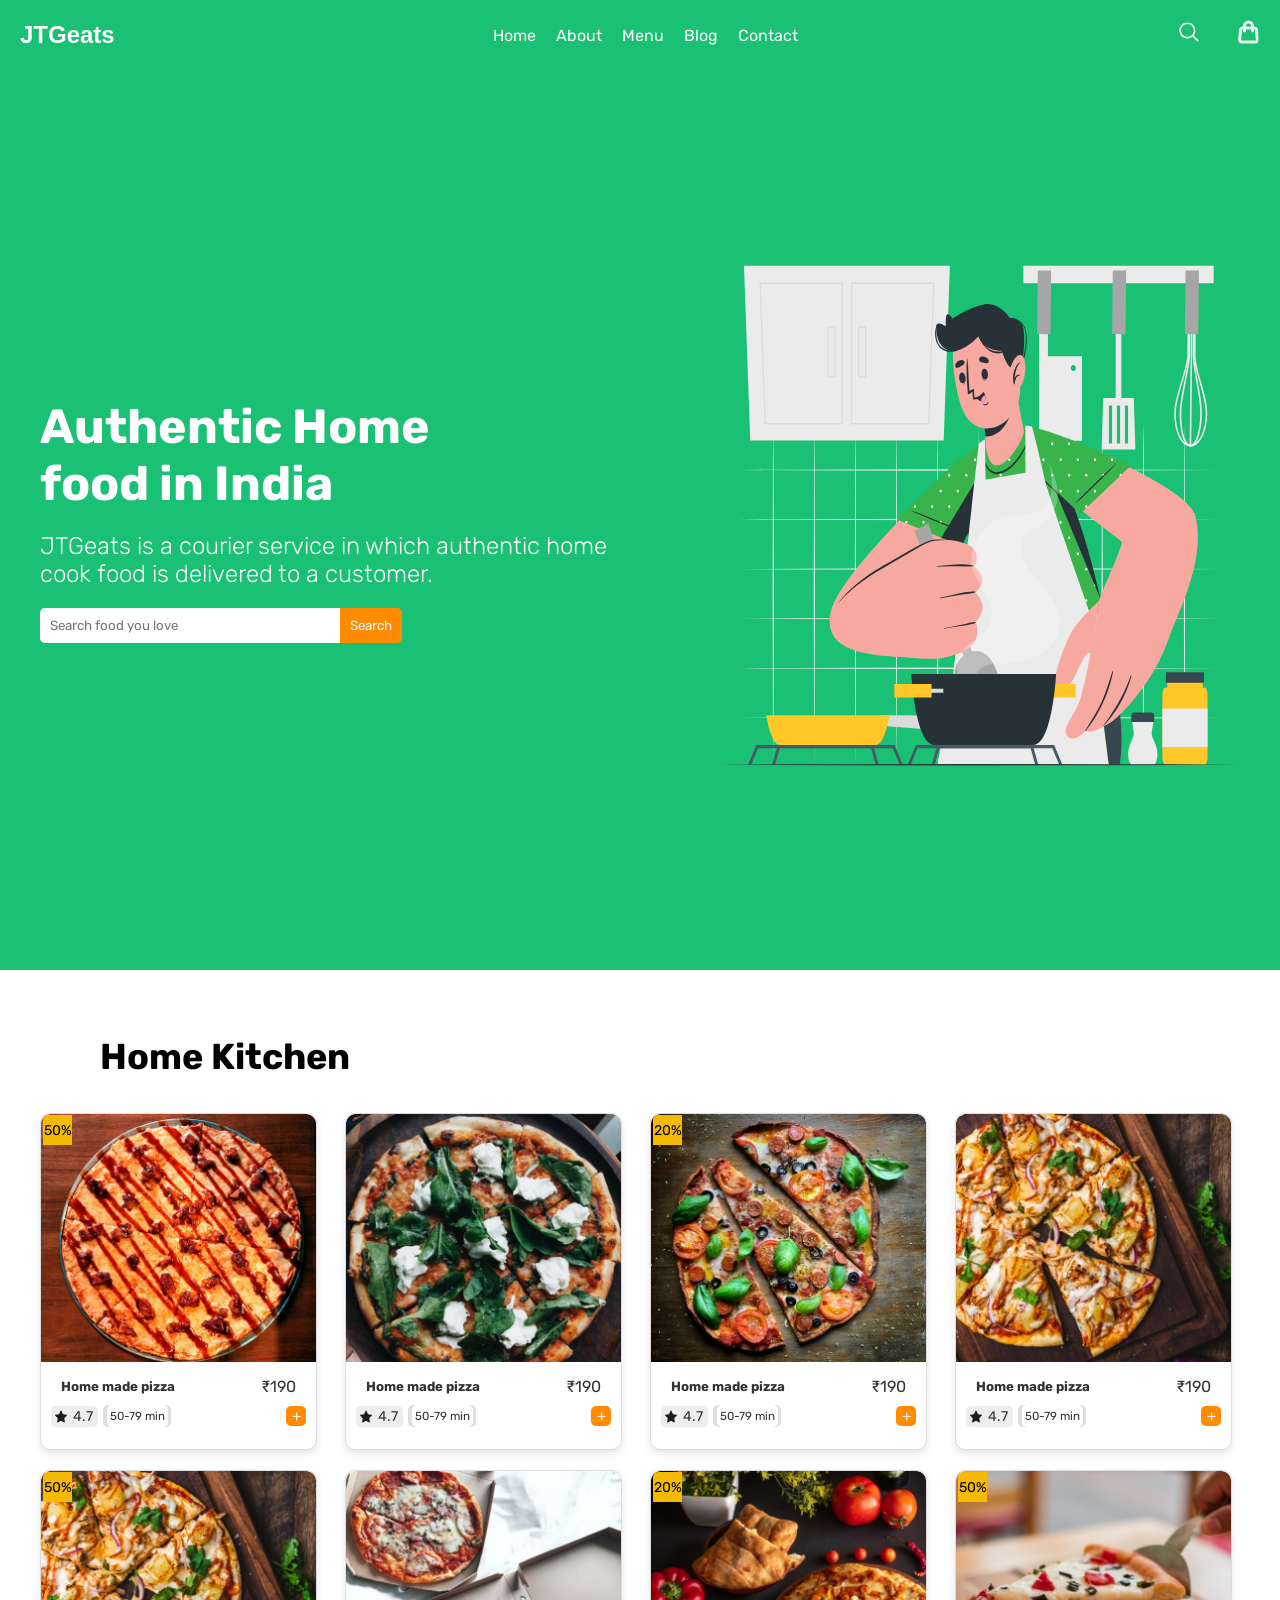
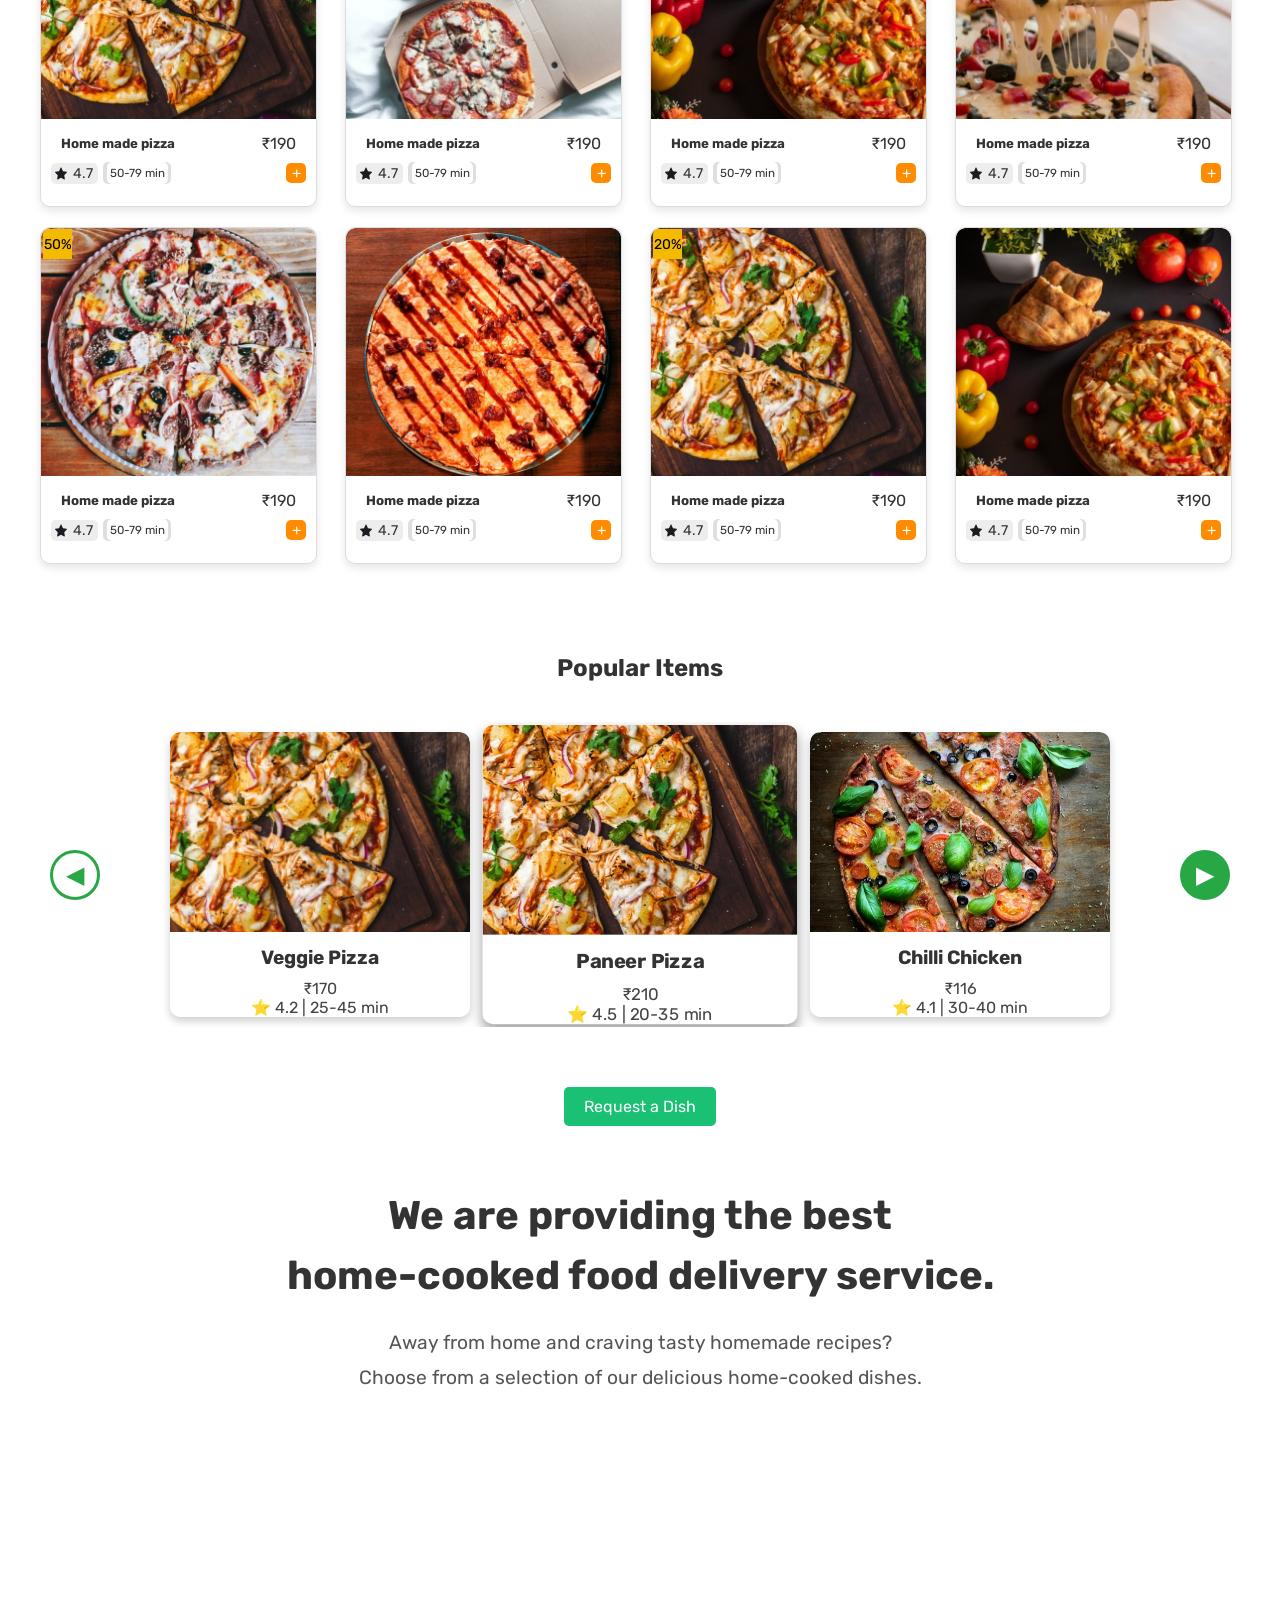
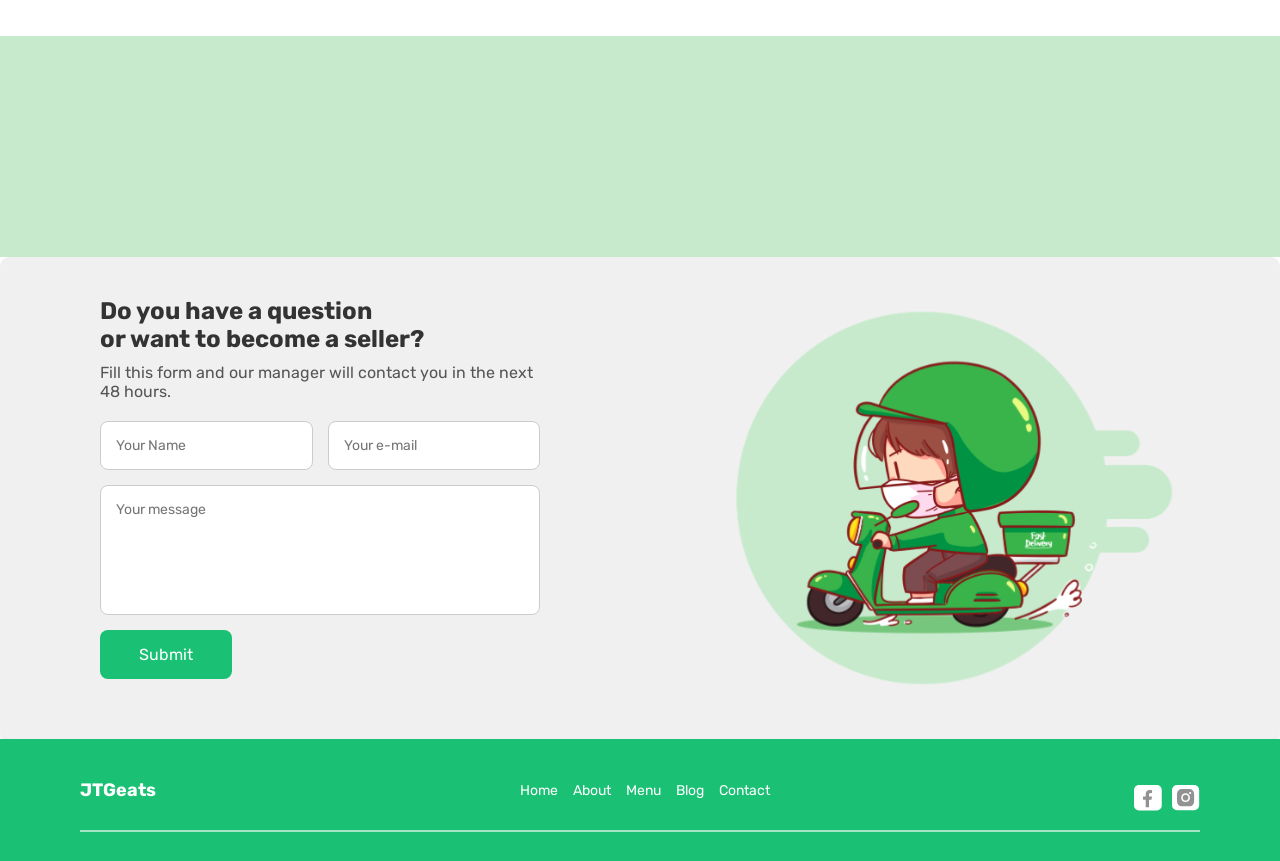
==== commit c96dbba0: "Project Completted" ====
--- a/index.html
+++ b/index.html
@@ -26,7 +26,17 @@
                     <img src="assets/svg/icons8-search.svg" alt="Search Icon"
                         style="width: 24px; height: 24px; filter: invert(1);">
                 </a>
-                <div class="cartIcon" style="display: flex; align-items: center;">
+                <!-- Modal Structure -->
+                <div id="cart-modal" class="modal" style="display: none;">
+                    <div class="modal-content">
+                        <!-- Add your modal content here, e.g., cart items, images, etc. -->
+                        <img src="assets/svg/akar-icons_shopping-bag.svg" alt="Cart icon">
+                        <h1 class="cart-model-heading">Cart is Empty</h1>
+                        <p class="cart-model-paragraph">Add some items to the cart to checkout</p>
+                        <button id="close-modal">Back to Menu</button>
+                    </div>
+                </div>
+                <div id="cart-icon" class="cartIcon" style="display: flex; align-items: center;">
                     <a href="cart.html" class="cart-icon">
                         <img src="assets/svg/akar-icons_shopping-bag.svg" alt="Cart Icon"
                             style="width: 24px; height: 24px;">
@@ -84,7 +94,6 @@
                     </div>
                 </div>
                 <div class="card">
-                    <div class="badge">50%</div>
                     <img src="assets/img/pizza_2.png" alt="Pizza" class="card-image">
                     <div class="card-content">
                         <div class="card-header">
@@ -111,7 +120,7 @@
                     </div>
                 </div>
                 <div class="card">
-                    <div class="badge">50%</div>
+                    <div class="badge">20%</div>
                     <img src="assets/img/pizza_3.png" alt="Pizza" class="card-image">
                     <div class="card-content">
                         <div class="card-header">
@@ -138,7 +147,6 @@
                     </div>
                 </div>
                 <div class="card">
-                    <div class="badge">50%</div>
                     <img src="assets/img/pizza_4.png" alt="Pizza" class="card-image">
                     <div class="card-content">
                         <div class="card-header">
@@ -192,7 +200,6 @@
                     </div>
                 </div>
                 <div class="card">
-                    <div class="badge">50%</div>
                     <img src="assets/img/pizza_6.png" alt="Pizza" class="card-image">
                     <div class="card-content">
                         <div class="card-header">
@@ -219,7 +226,7 @@
                     </div>
                 </div>
                 <div class="card">
-                    <div class="badge">50%</div>
+                    <div class="badge">20%</div>
                     <img src="assets/img/pizza_7.png" alt="Pizza" class="card-image">
                     <div class="card-content">
                         <div class="card-header">
@@ -300,7 +307,6 @@
                     </div>
                 </div>
                 <div class="card">
-                    <div class="badge">50%</div>
                     <img src="assets/img/pizza_1.png" alt="Pizza" class="card-image">
                     <div class="card-content">
                         <div class="card-header">
@@ -327,7 +333,7 @@
                     </div>
                 </div>
                 <div class="card">
-                    <div class="badge">50%</div>
+                    <div class="badge">20%</div>
                     <img src="assets/img/pizza_5.png" alt="Pizza" class="card-image">
                     <div class="card-content">
                         <div class="card-header">
@@ -354,7 +360,6 @@
                     </div>
                 </div>
                 <div class="card">
-                    <div class="badge">50%</div>
                     <img src="assets/img/pizza_7.png" alt="Pizza" class="card-image">
                     <div class="card-content">
                         <div class="card-header">
@@ -395,6 +400,7 @@
             <button class="carousel-btn left" onclick="slideLeft()">&#9664;</button>
             <div class="carousel">
                 <div class="carousel-track">
+                    
                     <div class="slider-card">
                         <img src="./assets/img/pizza_1.png" alt="Pizza">
                         <h3>Home Made Pizza</h3>
@@ -429,8 +435,26 @@
             </div>
             <button class="carousel-btn right" onclick="slideRight()">&#9654;</button>
         </div>
-        <button class="request-dish-btn">Request a Dish</button>
+        <button id="request-dish" class="request-dish-btn">Request a Dish</button>
     </section>
+
+    <!-- Request dish Modal Structure -->
+    <div id="request-dish-modal" class="dish-modal" style="display: none;">
+        <div class="dish-modal-content">
+            <!-- Add your modal content here, e.g., cart items, images, etc. -->
+            <h1 class="request-dish-heading">Request a Dish</h1>
+            <div class="dish-model-input-details">
+                <div class="name-section">Name*</div>
+                <input class="dish-modal-name" classtype="text" placeholder="Enter name of the dish">
+                <div class="dish-modal-upload-image">Upload an image</div>
+                <input class="dish-modal-upload-image-input" classtype="text" placeholder="paste a URL">
+            </div>
+            <div class="dish-model-button-section">
+                <button id="close-dish-model-cancel" class="close-dish-model-cancel-button">Cancel</button>
+                <button id="close-dish-modal-submit" class="close-dish-modal-submit-button">Submit Request</button>
+            </div>
+        </div>
+    </div>
 
     <!-- Video Section -->
 
@@ -492,13 +516,28 @@
                 <img src="./assets/svg/icon_instagram.svg" alt="Instagram Icon">
             </a>
         </div>
-        
+
     </footer>
-
-    <script>
-        // JavaScript code can be added here if needed
-        console.log("Welcome to JTGeats!");
-    </script>
 </body>
+<script>
+    document.getElementById('request-dish').addEventListener('click', function (event) {
+        event.preventDefault(); // Prevent default action of the link
+        window.scrollTo({ top: 0, behavior: 'smooth' });
+        document.getElementById('request-dish-modal').style.display = 'block'; // Show the modal
+        document.body.style.overflow = 'hidden'; // Block page scroll
+    });
+
+    // Close the modal when the cancel button is clicked
+    document.getElementById('close-dish-model-cancel').addEventListener('click', function () {
+        document.getElementById('request-dish-modal').style.display = 'none'; // Hide the modal
+        document.body.style.overflow = 'auto'; // Enable page scroll
+    });
+
+    // Close the modal when the submit button is clicked
+    document.getElementById('close-dish-modal-submit').addEventListener('click', function () {
+        document.getElementById('request-dish-modal').style.display = 'none'; // Hide the modal
+        document.body.style.overflow = 'auto'; // Enable page scroll
+    });
+</script>
 
 </html>
--- a/styles/index.css
+++ b/styles/index.css
@@ -1,4 +1,5 @@
 @import url('https://fonts.googleapis.com/css2?family=Rubik:wght@400;500;700&display=swap');
+
 
 * {
     margin: 0;
@@ -253,7 +254,8 @@
     box-shadow: 0 4px 8px rgba(0, 0, 0, 0.1);
     transition: transform 0.2s;
     position: relative;
-    width: 100%;
+    width: 277px;
+    height: 337px;
 }
 
 .card img {
@@ -265,12 +267,15 @@
     position: absolute;
     top: 1px;
     left: 2px;
-    background: yellow;
+    background: #F3BA00;
     color: black;
     font-size: 14px;
-    font-weight: bold;
-    padding: 5px 10px;
+    display: flex;
+    align-items: center;
+    justify-content: center;
     border-radius: 5px 0px 0px 0px;
+    width: 29px;
+    height: 30px;
 }
 
 .card-content {
@@ -300,26 +305,25 @@
     font-size: 14px;
 }
 
+.delivery-time {
+    display: flex;
+    align-items: center;
+    justify-content: center;
+    background-color: #dfdfdf;
+    width: 68px;
+    height: 22px;
+    border-radius: 5px;
+}
+
 .delivery {
     display: flex;
     background-color: #ffffff;
     border-radius: 5px;
     margin-top: 0%;
-    width: 55px;
-    height: 16px;
+    height: 22px;
     padding: 3px;
     font-size: smaller;
     align-items: center;
-}
-
-.delivery-time {
-    display: flex;
-    align-items: center;
-    justify-content: center;
-    background-color: #ededed;
-    width: 68px;
-    height: 22px;
-    border-radius: 5px;
 }
 
 .rating {
@@ -533,7 +537,7 @@
     padding: 10px 20px;
     font-size: 1rem;
     color: white;
-    background: #28a745;
+    background: #1AC073;
     border: none;
     border-radius: 5px;
     cursor: pointer;
@@ -605,7 +609,7 @@
 }
 
 #about-service .video-section {
-    background: linear-gradient(to bottom, white 50%, #9fffacdf 50%);
+    background: linear-gradient(to bottom, white 50%, #C7EACC 50%);
     display: flex;
     justify-content: center;
     align-items: center;
@@ -614,8 +618,8 @@
 
 #about-service .video-container {
     width: 100%;
-    max-width: 700px;
-    height: 400px;
+    max-width: 877px;
+    height: 442px;
     padding-bottom: 75px;
     overflow: hidden;
 }
@@ -639,6 +643,7 @@
     overflow: hidden;
     width: 100%;
     padding: 20px 80px;
+    flex-wrap: wrap; /* Allow wrapping */
 }
 
 .contact-container {
@@ -648,6 +653,7 @@
     width: 100%;
     margin: 0 auto;
     padding: 20px;
+    flex-wrap: wrap; /* Allow wrapping */
 }
 
 .form-container {
@@ -656,7 +662,9 @@
     display: flex;
     flex-direction: column;
     justify-content: center;
-    width: 50%;
+    width: 100%; /* Full width on smaller screens */
+    max-width: 600px; /* Limit max width */
+    margin-bottom: 20px; /* Add margin for spacing */
 }
 
 .form-container h2 {
@@ -692,7 +700,7 @@
 
 form button {
     background-color: #1AC073;
-    width: 30%;;
+    width: 30%; /* Adjust width */
     color: white;
     border: none;
     padding: 15px 15px 15px;
@@ -711,7 +719,8 @@
     display: flex;
     align-items: center;
     justify-content: center;
-    width: 50%;
+    width: 100%; /* Full width on smaller screens */
+    max-width: 600px; /* Limit max width */
 }
 
 .image-container img {
@@ -725,13 +734,6 @@
     flex-direction: row;
     gap: 15px;
 }
-
-/* footer {
-    background: #1AC073;
-    color: #fff;
-    text-align: center;
-    padding: 20px 0;
-} */
 
 /* Footer */
 
@@ -745,6 +747,7 @@
     justify-content: space-between;
     align-items: center;
     position: relative;
+    flex-wrap: wrap; /* Allow wrapping */
 }
 
 .footer::after {
@@ -764,12 +767,16 @@
     font-size: 18px;
     font-weight: bold;
     z-index: 1;
+    margin-bottom: 20px; /* Add margin for spacing */
 }
 
 .footer nav {
     display: flex;
     gap: 15px;
     z-index: 1;
+    flex-wrap: wrap; /* Allow wrapping */
+    justify-content: center; /* Center align on smaller screens */
+    margin-bottom: 20px; /* Add margin for spacing */
 }
 
 .footer nav a {
@@ -787,6 +794,7 @@
     display: flex;
     gap: 10px;
     z-index: 1;
+    justify-content: center; /* Center align on smaller screens */
 }
 
 .footer .social-icons a {
@@ -799,3 +807,221 @@
 .footer .social-icons a:hover {
     color: #cce7cc;
 }
+
+/* Responsive design */
+@media screen and (max-width: 768px) {
+    .carousel {
+      width: 100%; /* Full width for smaller screens */
+    }
+  
+    .slider-card {
+      flex: 0 0 90%; /* Cards occupy 90% of the width */
+    }
+  
+    .carousel-btn {
+      width: 40px;
+      height: 40px;
+      font-size: 1.2rem;
+    }
+
+    .contact-section {
+        padding: 20px 40px; /* Reduce padding */
+    }
+
+    .form-container {
+        padding-right: 0; /* Remove right padding */
+    }
+
+    form button {
+        width: 50%; /* Adjust width for smaller screens */
+    }
+
+    .footer {
+        padding: 20px 40px; /* Reduce padding */
+    }
+  }
+  
+  @media screen and (max-width: 480px) {
+    .slider-card {
+      flex: 0 0 100%; /* Full-width cards for very small screens */
+    }
+  
+    .carousel-btn {
+      width: 35px;
+      height: 35px;
+      font-size: 1rem;
+    }
+
+    .contact-section {
+        padding: 20px; /* Further reduce padding */
+    }
+
+    form button {
+        width: 100%; /* Full width for very small screens */
+    }
+
+    .footer {
+        padding: 20px; /* Further reduce padding */
+    }
+  }
+
+  /* Model color */
+:root {
+    --primary-color: #1ac073;
+    --secondary-color: #f0faf7;
+    --tertiary-color: #f2f2f2;
+    --highlight-color: #2ebf91;
+    --text-color: #000;
+    --text-muted: #7a7a7a;
+    --white: #fff;
+}
+
+
+  /* cart model */
+
+  .modal {
+    position: absolute;
+    top: 20%;
+    left: 50%;
+    transform: translateX(-50%);
+    width: 90%;
+    height: 1000px;
+    background-color: #f0faf7;
+    color: #000000db;
+    overflow-y: auto;
+    z-index: 1000;
+    padding: 20px;
+    border-radius: 10px;
+    display: none;
+    overflow: hidden;
+}
+
+.cart-model-paragraph{
+    color: #7a7a7a;
+}
+
+.modal-content {
+    height: 100%;
+    display: flex;
+    justify-content: center;
+    align-items: center;
+    flex-direction: column;
+}
+
+.cart-model-heading {
+    margin: 0;
+    font-size: 3rem;
+    margin-top: 2rem;
+}
+
+.cart-model-paragraph {
+    margin: 0;
+    margin-top: 1rem;
+    font-size: 1.5rem;
+    opacity: 0.5;
+}
+
+#close-modal {
+    margin-top: 3rem;
+    padding: 1.3rem 3.5rem;
+    background-color: #1AC073;
+    border-radius: 10px;
+    color: #ffffff;
+    border: none;
+    font-size: 1rem;
+    cursor: pointer;
+}
+
+
+
+/* Request a dish */
+
+.dish-modal {
+    position: absolute;
+    top: 20%;
+    left: 50%;
+    transform: translateX(-50%);
+    width: 90%;
+    height: 550px;
+    overflow-y: auto;
+    z-index: 1000;
+    padding: 20px;
+    border-radius: 10px;
+    box-shadow: 0 4px 8px rgba(0, 0, 0, 0.2);
+    display: none;
+    background-color: var(--secondary-color);
+}
+
+.dish-modal-content {
+    height: 100%;
+    display: flex;
+    align-items: center;
+    flex-direction: column;
+}
+
+.request-dish-heading {
+    margin: 3rem;
+    font-size: 3rem;
+}
+
+.dish-model-input-details {
+    margin: 1rem;
+    width: 85%;
+}
+
+.name-section {
+    width: 100%;
+    height: 20px;
+    font-size: 1.2rem;
+    opacity: 0.7;
+}
+
+.dish-modal-name {
+    padding: 1rem;
+    width: 100%;
+    border-radius: 10px;
+    font-size: 1rem;
+    color: var(--secondary-color);
+    border: none;
+}
+
+.dish-modal-upload-image {
+    width: 100%;
+    height: 20px;
+    font-size: 1.2rem;
+    opacity: 0.7;
+    margin-top: 2rem;
+}
+
+.dish-modal-upload-image-input {
+    padding: 1rem;
+    width: 100%;
+    border-radius: 10px;
+    font-size: 1rem;
+    color: var(--secondary-color);
+    border: none;
+}
+
+.dish-model-button-section {
+    display: flex;
+    margin-top: 4rem;
+    gap: 1rem;
+}
+
+.close-dish-model-cancel-button {
+    background-color: var(--secondary-color);
+    color: var(--primary-color);
+    padding: 1rem 4.5rem;
+    border: 2px solid var(--primary-color);
+    border-radius: 7px;
+    font-size: 1rem;
+}
+
+.close-dish-modal-submit-button {
+    background-color: var(--primary-color);
+    color: var(--secondary-color);
+    padding: 1rem 3rem;
+    border: 2px solid var(--primary-color);
+    border-radius: 7px;
+    font-size: 1rem;
+} 
